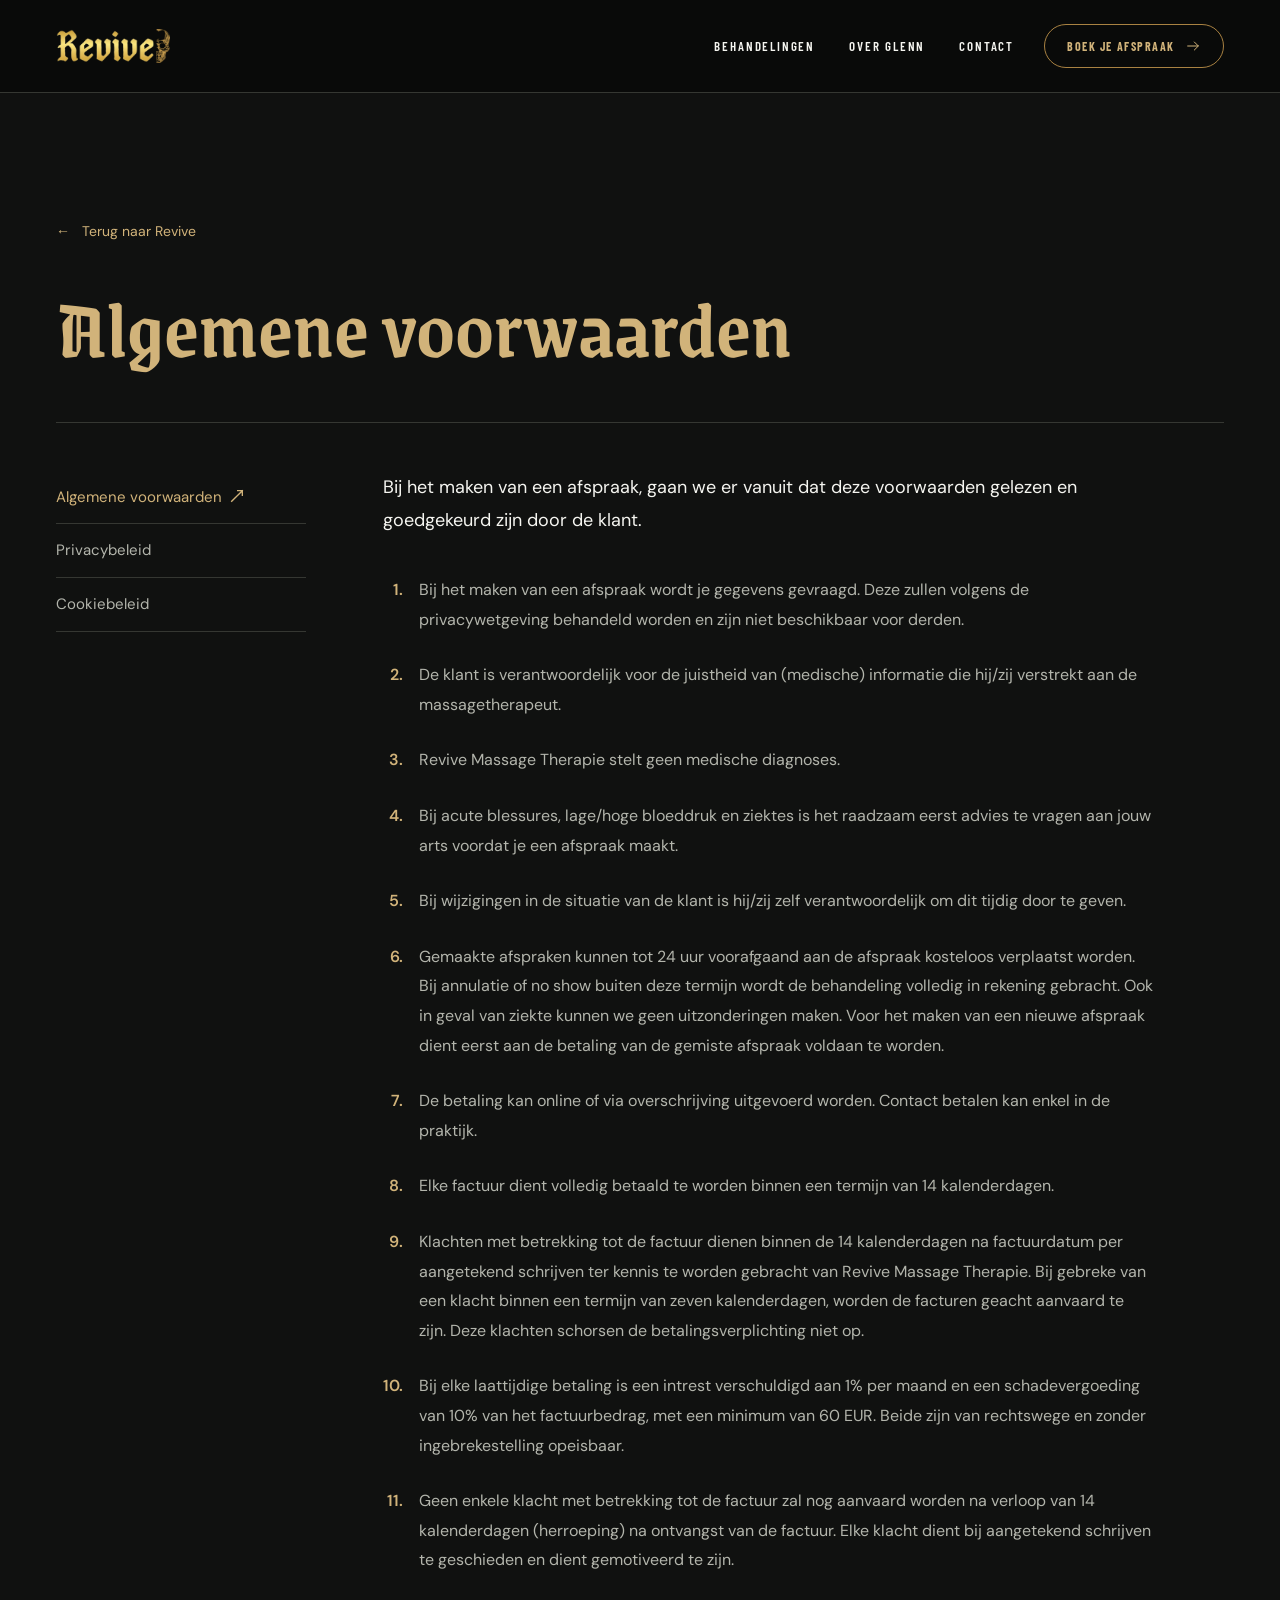
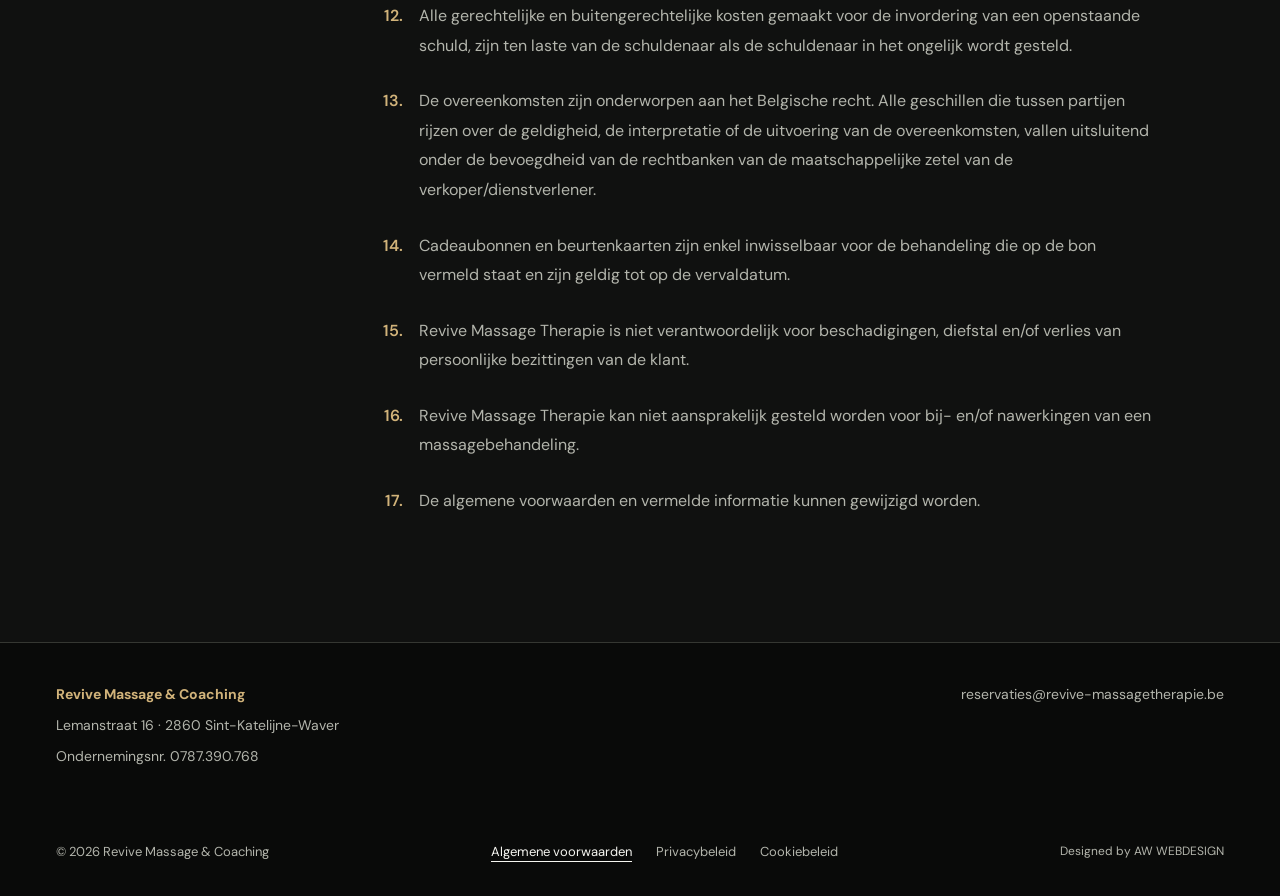
==== algemene-voorwaarden/index.html @ 870e79a6 "git commit -m "Initial commit"" ====
<!doctype html>
<html lang="nl-BE"><head>
<meta charset="UTF-8"><meta name="viewport" content="width=device-width, initial-scale=1">
<title>Algemene voorwaarden · Revive Massage &amp; Coaching</title><meta name="description" content="De algemene voorwaarden voor afspraken, behandelingen en betalingen bij Revive Massage Therapie.">
<meta name="theme-color" content="#101110"><meta name="referrer" content="strict-origin-when-cross-origin">
<meta name="robots" content="index,follow">
<link rel="canonical" href="https://www.revive-massagetherapie.be/algemene-voorwaarden/">
<meta property="og:type" content="website"><meta property="og:locale" content="nl_BE"><meta property="og:site_name" content="Revive Massage &amp; Coaching">
<meta property="og:title" content="Algemene voorwaarden · Revive"><meta property="og:description" content="De algemene voorwaarden voor afspraken, behandelingen en betalingen bij Revive Massage Therapie."><meta property="og:url" content="https://www.revive-massagetherapie.be/algemene-voorwaarden/">
<meta property="og:image" content="https://www.revive-massagetherapie.be/assets/social-preview.jpg"><meta property="og:image:alt" content="Revive Massage &amp; Coaching"><meta name="twitter:card" content="summary_large_image">
<link rel="icon" href="../assets/favicon.svg" type="image/svg+xml"><link rel="apple-touch-icon" href="../assets/apple-touch-icon.png">
<link rel="stylesheet" href="../assets/fonts/fonts.css"><link rel="stylesheet" href="../style.css?v=15"><link rel="stylesheet" href="../launch.css?v=13">
</head><body class="legal-page"><a class="skip" href="#main">Naar inhoud</a>
<header class="rv-nav" id="rv-nav"><div class="rv-nav-inner shell">
  <a class="rv-brand" href="../" aria-label="Revive · naar de homepage"><img src="../assets/header-mark.webp" alt="Revive Massage & Coaching" width="903" height="269"></a>
  <nav class="rv-links" id="navigation" aria-label="Hoofdnavigatie"><a href="../#behandelingen">Behandelingen</a><a href="../#glenn">Over Glenn</a><a href="../#contact">Contact</a></nav>
  <a class="rv-pill" href="https://booking.optios.net/21985/activities">Boek je afspraak<span class="ar" aria-hidden="true"><svg viewBox="0 0 24 24" fill="none" stroke="currentColor" stroke-width="1.5" stroke-linecap="round" stroke-linejoin="round"><path d="M4 12h16m-6-6 6 6-6 6"/></svg></span></a>
  <a class="rv-pill rv-pill-compact" href="https://booking.optios.net/21985/activities">Boek<span class="ar" aria-hidden="true"><svg viewBox="0 0 24 24" fill="none" stroke="currentColor" stroke-width="1.5" stroke-linecap="round" stroke-linejoin="round"><path d="M4 12h16m-6-6 6 6-6 6"/></svg></span></a>
  <button class="rv-toggle" aria-expanded="false" aria-controls="rv-drawer" aria-label="Menu openen"><span class="bars" aria-hidden="true"><span></span><span></span><span></span></span></button>
</div></header>
<nav class="rv-drawer" id="rv-drawer" aria-label="Mobiele navigatie" inert>
  <a class="d-link" href="../#behandelingen"><span class="i">01</span>Behandelingen</a>
  <a class="d-link" href="../#glenn"><span class="i">02</span>Over Glenn</a>
  <a class="d-link" href="../#contact"><span class="i">03</span>Contact</a>
  <div class="d-foot">
    <a class="btn" href="https://booking.optios.net/21985/activities">Boek je afspraak<span class="ar" aria-hidden="true"><svg viewBox="0 0 24 24" fill="none" stroke="currentColor" stroke-width="1.5" stroke-linecap="round" stroke-linejoin="round"><path d="M4 12h16m-6-6 6 6-6 6"/></svg></span><i class="tk a"></i><i class="tk b"></i><i class="tk c"></i><i class="tk d"></i></a>
    <span class="meta">Lemanstraat 16<br>Sint-Katelijne-Waver</span>
  </div>
</nav>
<noscript><style>.rv-toggle{display:none}</style><nav class="no-js-navigation" aria-label="Paginanavigatie"><a href="../#behandelingen">Behandelingen</a><a href="../#glenn">Over Glenn</a><a href="../#contact">Contact</a></nav></noscript>
<main id="main" class="legal-main shell" tabindex="-1"><div class="legal-heading"><a class="legal-back" href="../"><span aria-hidden="true">←</span> Terug naar Revive</a><h1>Algemene voorwaarden</h1></div><div class="legal-layout"><nav class="legal-nav" aria-label="Beleidsdocumenten"><a href="../algemene-voorwaarden/" aria-current="page">Algemene voorwaarden</a><a href="../privacybeleid/">Privacybeleid</a><a href="../cookiebeleid/">Cookiebeleid</a></nav><article class="legal-copy" aria-label="Algemene voorwaarden"><p class="legal-lead">Bij het maken van een afspraak, gaan we er vanuit dat deze voorwaarden gelezen en goedgekeurd zijn door de klant.</p>
<ol class="terms-list">
  <li>Bij het maken van een afspraak wordt je gegevens gevraagd. Deze zullen volgens de privacywetgeving behandeld worden en zijn niet beschikbaar voor derden.</li>
  <li>De klant is verantwoordelijk voor de juistheid van (medische) informatie die hij/zij verstrekt aan de massagetherapeut.</li>
  <li>Revive Massage Therapie stelt geen medische diagnoses.</li>
  <li>Bij acute blessures, lage/hoge bloeddruk en ziektes is het raadzaam eerst advies te vragen aan jouw arts voordat je een afspraak maakt.</li>
  <li>Bij wijzigingen in de situatie van de klant is hij/zij zelf verantwoordelijk om dit tijdig door te geven.</li>
  <li>Gemaakte afspraken kunnen tot 24 uur voorafgaand aan de afspraak kosteloos verplaatst worden. Bij annulatie of no show buiten deze termijn wordt de behandeling volledig in rekening gebracht. Ook in geval van ziekte kunnen we geen uitzonderingen maken. Voor het maken van een nieuwe afspraak dient eerst aan de betaling van de gemiste afspraak voldaan te worden.</li>
  <li>De betaling kan online of via overschrijving uitgevoerd worden. Contact betalen kan enkel in de praktijk.</li>
  <li>Elke factuur dient volledig betaald te worden binnen een termijn van 14 kalenderdagen.</li>
  <li>Klachten met betrekking tot de factuur dienen binnen de 14 kalenderdagen na factuurdatum per aangetekend schrijven ter kennis te worden gebracht van Revive Massage Therapie. Bij gebreke van een klacht binnen een termijn van zeven kalenderdagen, worden de facturen geacht aanvaard te zijn. Deze klachten schorsen de betalingsverplichting niet op.</li>
  <li>Bij elke laattijdige betaling is een intrest verschuldigd aan 1% per maand en een schadevergoeding van 10% van het factuurbedrag, met een minimum van 60 EUR. Beide zijn van rechtswege en zonder ingebrekestelling opeisbaar.</li>
  <li>Geen enkele klacht met betrekking tot de factuur zal nog aanvaard worden na verloop van 14 kalenderdagen (herroeping) na ontvangst van de factuur. Elke klacht dient bij aangetekend schrijven te geschieden en dient gemotiveerd te zijn.</li>
  <li>Alle gerechtelijke en buitengerechtelijke kosten gemaakt voor de invordering van een openstaande schuld, zijn ten laste van de schuldenaar als de schuldenaar in het ongelijk wordt gesteld.</li>
  <li>De overeenkomsten zijn onderworpen aan het Belgische recht. Alle geschillen die tussen partijen rijzen over de geldigheid, de interpretatie of de uitvoering van de overeenkomsten, vallen uitsluitend onder de bevoegdheid van de rechtbanken van de maatschappelijke zetel van de verkoper/dienstverlener.</li>
  <li>Cadeaubonnen en beurtenkaarten zijn enkel inwisselbaar voor de behandeling die op de bon vermeld staat en zijn geldig tot op de vervaldatum.</li>
  <li>Revive Massage Therapie is niet verantwoordelijk voor beschadigingen, diefstal en/of verlies van persoonlijke bezittingen van de klant.</li>
  <li>Revive Massage Therapie kan niet aansprakelijk gesteld worden voor bij- en/of nawerkingen van een massagebehandeling.</li>
  <li>De algemene voorwaarden en vermelde informatie kunnen gewijzigd worden.</li>
</ol>
</article></div></main><footer class="legal-footer">
<div class="shell legal-contact"><div><p><strong>Revive Massage &amp; Coaching</strong></p><p>Lemanstraat 16 · 2860 Sint-Katelijne-Waver</p><p>Ondernemingsnr. 0787.390.768</p></div><p><a href="mailto:reservaties@revive-massagetherapie.be">reservaties@revive-massagetherapie.be</a></p></div>
<div class="footer-legal"><div class="shell"><span>© <span data-year>2026</span> Revive Massage &amp; Coaching</span><nav class="legal-links" aria-label="Juridische informatie"><a href="../algemene-voorwaarden/" aria-current="page">Algemene voorwaarden</a><a href="../privacybeleid/">Privacybeleid</a><a href="../cookiebeleid/">Cookiebeleid</a></nav><a class="design-credit" href="https://awwebdesign.be/" target="_blank" rel="noopener noreferrer">Designed by AW WEBDESIGN</a></div></div></footer>
<script src="../assets/vendor/lenis.min.js" defer></script><script src="../style.js?v=18" defer></script></body></html>
---- assets/fonts/fonts.css ----
/* Self-hosted Google Fonts. Licenses are included alongside each family. */
/* vietnamese */
@font-face {
  font-family: 'Barlow Condensed';
  font-style: normal;
  font-weight: 500;
  font-display: swap;
  src: url(barlow-condensed-0.woff2) format('woff2');
  unicode-range: U+0102-0103, U+0110-0111, U+0128-0129, U+0168-0169, U+01A0-01A1, U+01AF-01B0, U+0300-0301, U+0303-0304, U+0308-0309, U+0323, U+0329, U+1EA0-1EF9, U+20AB;
}
/* latin-ext */
@font-face {
  font-family: 'Barlow Condensed';
  font-style: normal;
  font-weight: 500;
  font-display: swap;
  src: url(barlow-condensed-1.woff2) format('woff2');
  unicode-range: U+0100-02BA, U+02BD-02C5, U+02C7-02CC, U+02CE-02D7, U+02DD-02FF, U+0304, U+0308, U+0329, U+1D00-1DBF, U+1E00-1E9F, U+1EF2-1EFF, U+2020, U+20A0-20AB, U+20AD-20C0, U+2113, U+2C60-2C7F, U+A720-A7FF;
}
/* latin */
@font-face {
  font-family: 'Barlow Condensed';
  font-style: normal;
  font-weight: 500;
  font-display: swap;
  src: url(barlow-condensed-2.woff2) format('woff2');
  unicode-range: U+0000-00FF, U+0131, U+0152-0153, U+02BB-02BC, U+02C6, U+02DA, U+02DC, U+0304, U+0308, U+0329, U+2000-206F, U+20AC, U+2122, U+2191, U+2193, U+2212, U+2215, U+FEFF, U+FFFD;
}
/* vietnamese */
@font-face {
  font-family: 'Barlow Condensed';
  font-style: normal;
  font-weight: 600;
  font-display: swap;
  src: url(barlow-condensed-3.woff2) format('woff2');
  unicode-range: U+0102-0103, U+0110-0111, U+0128-0129, U+0168-0169, U+01A0-01A1, U+01AF-01B0, U+0300-0301, U+0303-0304, U+0308-0309, U+0323, U+0329, U+1EA0-1EF9, U+20AB;
}
/* latin-ext */
@font-face {
  font-family: 'Barlow Condensed';
  font-style: normal;
  font-weight: 600;
  font-display: swap;
  src: url(barlow-condensed-4.woff2) format('woff2');
  unicode-range: U+0100-02BA, U+02BD-02C5, U+02C7-02CC, U+02CE-02D7, U+02DD-02FF, U+0304, U+0308, U+0329, U+1D00-1DBF, U+1E00-1E9F, U+1EF2-1EFF, U+2020, U+20A0-20AB, U+20AD-20C0, U+2113, U+2C60-2C7F, U+A720-A7FF;
}
/* latin */
@font-face {
  font-family: 'Barlow Condensed';
  font-style: normal;
  font-weight: 600;
  font-display: swap;
  src: url(barlow-condensed-5.woff2) format('woff2');
  unicode-range: U+0000-00FF, U+0131, U+0152-0153, U+02BB-02BC, U+02C6, U+02DA, U+02DC, U+0304, U+0308, U+0329, U+2000-206F, U+20AC, U+2122, U+2191, U+2193, U+2212, U+2215, U+FEFF, U+FFFD;
}
/* vietnamese */
@font-face {
  font-family: 'Barlow Condensed';
  font-style: normal;
  font-weight: 700;
  font-display: swap;
  src: url(barlow-condensed-6.woff2) format('woff2');
  unicode-range: U+0102-0103, U+0110-0111, U+0128-0129, U+0168-0169, U+01A0-01A1, U+01AF-01B0, U+0300-0301, U+0303-0304, U+0308-0309, U+0323, U+0329, U+1EA0-1EF9, U+20AB;
}
/* latin-ext */
@font-face {
  font-family: 'Barlow Condensed';
  font-style: normal;
  font-weight: 700;
  font-display: swap;
  src: url(barlow-condensed-7.woff2) format('woff2');
  unicode-range: U+0100-02BA, U+02BD-02C5, U+02C7-02CC, U+02CE-02D7, U+02DD-02FF, U+0304, U+0308, U+0329, U+1D00-1DBF, U+1E00-1E9F, U+1EF2-1EFF, U+2020, U+20A0-20AB, U+20AD-20C0, U+2113, U+2C60-2C7F, U+A720-A7FF;
}
/* latin */
@font-face {
  font-family: 'Barlow Condensed';
  font-style: normal;
  font-weight: 700;
  font-display: swap;
  src: url(barlow-condensed-8.woff2) format('woff2');
  unicode-range: U+0000-00FF, U+0131, U+0152-0153, U+02BB-02BC, U+02C6, U+02DA, U+02DC, U+0304, U+0308, U+0329, U+2000-206F, U+20AC, U+2122, U+2191, U+2193, U+2212, U+2215, U+FEFF, U+FFFD;
}

/* latin-ext */
@font-face {
  font-family: 'DM Sans';
  font-style: normal;
  font-weight: 400;
  font-display: swap;
  src: url(dm-sans-0.woff2) format('woff2');
  unicode-range: U+0100-02BA, U+02BD-02C5, U+02C7-02CC, U+02CE-02D7, U+02DD-02FF, U+0304, U+0308, U+0329, U+1D00-1DBF, U+1E00-1E9F, U+1EF2-1EFF, U+2020, U+20A0-20AB, U+20AD-20C0, U+2113, U+2C60-2C7F, U+A720-A7FF;
}
/* latin */
@font-face {
  font-family: 'DM Sans';
  font-style: normal;
  font-weight: 400;
  font-display: swap;
  src: url(dm-sans-1.woff2) format('woff2');
  unicode-range: U+0000-00FF, U+0131, U+0152-0153, U+02BB-02BC, U+02C6, U+02DA, U+02DC, U+0304, U+0308, U+0329, U+2000-206F, U+20AC, U+2122, U+2191, U+2193, U+2212, U+2215, U+FEFF, U+FFFD;
}
/* latin-ext */
@font-face {
  font-family: 'DM Sans';
  font-style: normal;
  font-weight: 500;
  font-display: swap;
  src: url(dm-sans-0.woff2) format('woff2');
  unicode-range: U+0100-02BA, U+02BD-02C5, U+02C7-02CC, U+02CE-02D7, U+02DD-02FF, U+0304, U+0308, U+0329, U+1D00-1DBF, U+1E00-1E9F, U+1EF2-1EFF, U+2020, U+20A0-20AB, U+20AD-20C0, U+2113, U+2C60-2C7F, U+A720-A7FF;
}
/* latin */
@font-face {
  font-family: 'DM Sans';
  font-style: normal;
  font-weight: 500;
  font-display: swap;
  src: url(dm-sans-1.woff2) format('woff2');
  unicode-range: U+0000-00FF, U+0131, U+0152-0153, U+02BB-02BC, U+02C6, U+02DA, U+02DC, U+0304, U+0308, U+0329, U+2000-206F, U+20AC, U+2122, U+2191, U+2193, U+2212, U+2215, U+FEFF, U+FFFD;
}
/* latin-ext */
@font-face {
  font-family: 'DM Sans';
  font-style: normal;
  font-weight: 600;
  font-display: swap;
  src: url(dm-sans-0.woff2) format('woff2');
  unicode-range: U+0100-02BA, U+02BD-02C5, U+02C7-02CC, U+02CE-02D7, U+02DD-02FF, U+0304, U+0308, U+0329, U+1D00-1DBF, U+1E00-1E9F, U+1EF2-1EFF, U+2020, U+20A0-20AB, U+20AD-20C0, U+2113, U+2C60-2C7F, U+A720-A7FF;
}
/* latin */
@font-face {
  font-family: 'DM Sans';
  font-style: normal;
  font-weight: 600;
  font-display: swap;
  src: url(dm-sans-1.woff2) format('woff2');
  unicode-range: U+0000-00FF, U+0131, U+0152-0153, U+02BB-02BC, U+02C6, U+02DA, U+02DC, U+0304, U+0308, U+0329, U+2000-206F, U+20AC, U+2122, U+2191, U+2193, U+2212, U+2215, U+FEFF, U+FFFD;
}
/* latin-ext */
@font-face {
  font-family: 'DM Sans';
  font-style: normal;
  font-weight: 700;
  font-display: swap;
  src: url(dm-sans-0.woff2) format('woff2');
  unicode-range: U+0100-02BA, U+02BD-02C5, U+02C7-02CC, U+02CE-02D7, U+02DD-02FF, U+0304, U+0308, U+0329, U+1D00-1DBF, U+1E00-1E9F, U+1EF2-1EFF, U+2020, U+20A0-20AB, U+20AD-20C0, U+2113, U+2C60-2C7F, U+A720-A7FF;
}
/* latin */
@font-face {
  font-family: 'DM Sans';
  font-style: normal;
  font-weight: 700;
  font-display: swap;
  src: url(dm-sans-1.woff2) format('woff2');
  unicode-range: U+0000-00FF, U+0131, U+0152-0153, U+02BB-02BC, U+02C6, U+02DA, U+02DC, U+0304, U+0308, U+0329, U+2000-206F, U+20AC, U+2122, U+2191, U+2193, U+2212, U+2215, U+FEFF, U+FFFD;
}

/* vietnamese */
@font-face {
  font-family: 'Grenze Gotisch';
  font-style: normal;
  font-weight: 400;
  font-display: swap;
  src: url(grenze-gotisch-0.woff2) format('woff2');
  unicode-range: U+0102-0103, U+0110-0111, U+0128-0129, U+0168-0169, U+01A0-01A1, U+01AF-01B0, U+0300-0301, U+0303-0304, U+0308-0309, U+0323, U+0329, U+1EA0-1EF9, U+20AB;
}
/* latin-ext */
@font-face {
  font-family: 'Grenze Gotisch';
  font-style: normal;
  font-weight: 400;
  font-display: swap;
  src: url(grenze-gotisch-1.woff2) format('woff2');
  unicode-range: U+0100-02BA, U+02BD-02C5, U+02C7-02CC, U+02CE-02D7, U+02DD-02FF, U+0304, U+0308, U+0329, U+1D00-1DBF, U+1E00-1E9F, U+1EF2-1EFF, U+2020, U+20A0-20AB, U+20AD-20C0, U+2113, U+2C60-2C7F, U+A720-A7FF;
}
/* latin */
@font-face {
  font-family: 'Grenze Gotisch';
  font-style: normal;
  font-weight: 400;
  font-display: swap;
  src: url(grenze-gotisch-2.woff2) format('woff2');
  unicode-range: U+0000-00FF, U+0131, U+0152-0153, U+02BB-02BC, U+02C6, U+02DA, U+02DC, U+0304, U+0308, U+0329, U+2000-206F, U+20AC, U+2122, U+2191, U+2193, U+2212, U+2215, U+FEFF, U+FFFD;
}
/* vietnamese */
@font-face {
  font-family: 'Grenze Gotisch';
  font-style: normal;
  font-weight: 500;
  font-display: swap;
  src: url(grenze-gotisch-0.woff2) format('woff2');
  unicode-range: U+0102-0103, U+0110-0111, U+0128-0129, U+0168-0169, U+01A0-01A1, U+01AF-01B0, U+0300-0301, U+0303-0304, U+0308-0309, U+0323, U+0329, U+1EA0-1EF9, U+20AB;
}
/* latin-ext */
@font-face {
  font-family: 'Grenze Gotisch';
  font-style: normal;
  font-weight: 500;
  font-display: swap;
  src: url(grenze-gotisch-1.woff2) format('woff2');
  unicode-range: U+0100-02BA, U+02BD-02C5, U+02C7-02CC, U+02CE-02D7, U+02DD-02FF, U+0304, U+0308, U+0329, U+1D00-1DBF, U+1E00-1E9F, U+1EF2-1EFF, U+2020, U+20A0-20AB, U+20AD-20C0, U+2113, U+2C60-2C7F, U+A720-A7FF;
}
/* latin */
@font-face {
  font-family: 'Grenze Gotisch';
  font-style: normal;
  font-weight: 500;
  font-display: swap;
  src: url(grenze-gotisch-2.woff2) format('woff2');
  unicode-range: U+0000-00FF, U+0131, U+0152-0153, U+02BB-02BC, U+02C6, U+02DA, U+02DC, U+0304, U+0308, U+0329, U+2000-206F, U+20AC, U+2122, U+2191, U+2193, U+2212, U+2215, U+FEFF, U+FFFD;
}
/* vietnamese */
@font-face {
  font-family: 'Grenze Gotisch';
  font-style: normal;
  font-weight: 600;
  font-display: swap;
  src: url(grenze-gotisch-0.woff2) format('woff2');
  unicode-range: U+0102-0103, U+0110-0111, U+0128-0129, U+0168-0169, U+01A0-01A1, U+01AF-01B0, U+0300-0301, U+0303-0304, U+0308-0309, U+0323, U+0329, U+1EA0-1EF9, U+20AB;
}
/* latin-ext */
@font-face {
  font-family: 'Grenze Gotisch';
  font-style: normal;
  font-weight: 600;
  font-display: swap;
  src: url(grenze-gotisch-1.woff2) format('woff2');
  unicode-range: U+0100-02BA, U+02BD-02C5, U+02C7-02CC, U+02CE-02D7, U+02DD-02FF, U+0304, U+0308, U+0329, U+1D00-1DBF, U+1E00-1E9F, U+1EF2-1EFF, U+2020, U+20A0-20AB, U+20AD-20C0, U+2113, U+2C60-2C7F, U+A720-A7FF;
}
/* latin */
@font-face {
  font-family: 'Grenze Gotisch';
  font-style: normal;
  font-weight: 600;
  font-display: swap;
  src: url(grenze-gotisch-2.woff2) format('woff2');
  unicode-range: U+0000-00FF, U+0131, U+0152-0153, U+02BB-02BC, U+02C6, U+02DA, U+02DC, U+0304, U+0308, U+0329, U+2000-206F, U+20AC, U+2122, U+2191, U+2193, U+2212, U+2215, U+FEFF, U+FFFD;
}
/* vietnamese */
@font-face {
  font-family: 'Grenze Gotisch';
  font-style: normal;
  font-weight: 700;
  font-display: swap;
  src: url(grenze-gotisch-0.woff2) format('woff2');
  unicode-range: U+0102-0103, U+0110-0111, U+0128-0129, U+0168-0169, U+01A0-01A1, U+01AF-01B0, U+0300-0301, U+0303-0304, U+0308-0309, U+0323, U+0329, U+1EA0-1EF9, U+20AB;
}
/* latin-ext */
@font-face {
  font-family: 'Grenze Gotisch';
  font-style: normal;
  font-weight: 700;
  font-display: swap;
  src: url(grenze-gotisch-1.woff2) format('woff2');
  unicode-range: U+0100-02BA, U+02BD-02C5, U+02C7-02CC, U+02CE-02D7, U+02DD-02FF, U+0304, U+0308, U+0329, U+1D00-1DBF, U+1E00-1E9F, U+1EF2-1EFF, U+2020, U+20A0-20AB, U+20AD-20C0, U+2113, U+2C60-2C7F, U+A720-A7FF;
}
/* latin */
@font-face {
  font-family: 'Grenze Gotisch';
  font-style: normal;
  font-weight: 700;
  font-display: swap;
  src: url(grenze-gotisch-2.woff2) format('woff2');
  unicode-range: U+0000-00FF, U+0131, U+0152-0153, U+02BB-02BC, U+02C6, U+02DA, U+02DC, U+0304, U+0308, U+0329, U+2000-206F, U+20AC, U+2122, U+2191, U+2193, U+2212, U+2215, U+FEFF, U+FFFD;
}
/* vietnamese */
@font-face {
  font-family: 'Grenze Gotisch';
  font-style: normal;
  font-weight: 800;
  font-display: swap;
  src: url(grenze-gotisch-0.woff2) format('woff2');
  unicode-range: U+0102-0103, U+0110-0111, U+0128-0129, U+0168-0169, U+01A0-01A1, U+01AF-01B0, U+0300-0301, U+0303-0304, U+0308-0309, U+0323, U+0329, U+1EA0-1EF9, U+20AB;
}
/* latin-ext */
@font-face {
  font-family: 'Grenze Gotisch';
  font-style: normal;
  font-weight: 800;
  font-display: swap;
  src: url(grenze-gotisch-1.woff2) format('woff2');
  unicode-range: U+0100-02BA, U+02BD-02C5, U+02C7-02CC, U+02CE-02D7, U+02DD-02FF, U+0304, U+0308, U+0329, U+1D00-1DBF, U+1E00-1E9F, U+1EF2-1EFF, U+2020, U+20A0-20AB, U+20AD-20C0, U+2113, U+2C60-2C7F, U+A720-A7FF;
}
/* latin */
@font-face {
  font-family: 'Grenze Gotisch';
  font-style: normal;
  font-weight: 800;
  font-display: swap;
  src: url(grenze-gotisch-2.woff2) format('woff2');
  unicode-range: U+0000-00FF, U+0131, U+0152-0153, U+02BB-02BC, U+02C6, U+02DA, U+02DC, U+0304, U+0308, U+0329, U+2000-206F, U+20AC, U+2122, U+2191, U+2193, U+2212, U+2215, U+FEFF, U+FFFD;
}
---- style.css ----
:root{--black:#101110;--deep:#090a09;--panel:#191b19;--line:#353732;--gold:#a98242;--gold-light:#d1b37a;--white:#f5f5f0;--muted:#b3b5ac;--ink:#171a16;--body:'DM Sans',Arial,sans-serif;--display:'Barlow Condensed','Arial Narrow',Impact,sans-serif;--ease-out:cubic-bezier(.23,1,.32,1);--ease-in-out:cubic-bezier(.77,0,.175,1)}
*{box-sizing:border-box}html{scroll-behavior:smooth;scroll-padding-top:100px}body{margin:0;background:var(--black);color:var(--white);font:16px/1.65 var(--body)}a{color:inherit;text-decoration:none}button{font:inherit}button,a{-webkit-tap-highlight-color:transparent}a:focus-visible,button:focus-visible,summary:focus-visible{outline:3px solid var(--gold-light);outline-offset:5px}::selection{background:var(--gold-light);color:var(--black)}img{display:block;max-width:100%}h1,h2,h3,p{margin-top:0}.shell{width:min(1300px,calc(100% - 112px));margin-inline:auto}.section{padding-block:108px}.skip{position:fixed;left:10px;top:-100px;z-index:99;background:var(--gold-light);color:var(--black);padding:10px}.skip:focus{top:10px}
.header{height:88px;border-bottom:1px solid var(--line);background:var(--deep);position:sticky;top:0;z-index:20}.nav-shell{height:100%;display:flex;align-items:center;gap:36px}.brand{width:130px;height:82px;flex-shrink:0;display:flex;align-items:center}.brand img{width:126px;height:78px;object-fit:contain}.nav{display:flex;align-items:center;gap:30px;margin-left:auto;font-size:14px}.nav a{padding:12px 0;position:relative;transition:color 180ms ease}.nav a:after{content:'';position:absolute;bottom:4px;left:0;right:0;background:var(--gold-light);height:1px;transform:scaleX(0);transform-origin:left;transition:transform 200ms var(--ease-out)}.nav a span{font-size:12px;color:var(--gold-light);margin-left:5px}.menu-toggle{display:none}
.button{display:inline-flex;justify-content:space-between;align-items:center;gap:38px;min-height:56px;padding:14px 24px;background:var(--gold);border:1px solid var(--gold);border-radius:2px;color:var(--deep);font-size:14px;font-weight:700;position:relative;isolation:isolate;overflow:hidden;transition:transform 160ms var(--ease-out)}.button:before{content:'';position:absolute;inset:0;z-index:-1;background:var(--gold-light);transform:translateX(-101%);transition:transform 250ms var(--ease-out)}.button>span{font-size:24px;font-weight:400;line-height:1;transition:transform 200ms var(--ease-out)}.button:active{transform:scale(.97)}.button-small{min-height:45px;padding:9px 18px;gap:25px}.button-outline{background:transparent;color:var(--gold-light);font-weight:500}.button-outline:before{background:var(--panel)}.text-link{display:inline-flex;gap:18px;align-items:center;font-size:14px;padding:10px 0;border-bottom:1px solid var(--line)}.text-link>span,.footer-link>span{display:inline-block;transition:transform 200ms var(--ease-out)}
.hero{position:relative;min-height:700px;isolation:isolate;overflow:hidden;background:var(--deep)}.hero-visual{position:absolute;inset:0;z-index:-1;overflow:hidden}.hero-photo{position:absolute;inset:0 0 0 27%;overflow:hidden;animation:photo-enter 1000ms var(--ease-in-out) both}.hero-photo>img{width:100%;height:100%;object-fit:cover;object-position:62% center;filter:saturate(.5);transform:scale(1.06)}.photo-shade{position:absolute;inset:0;background:linear-gradient(90deg,var(--deep) 7%,rgba(9,10,9,.9) 25%,rgba(9,10,9,.35) 55%,rgba(9,10,9,.04) 100%),linear-gradient(0deg,rgba(9,10,9,.75),transparent 30%)}.hero-layout{min-height:700px;display:flex;flex-direction:column;justify-content:space-between;padding-top:85px;padding-bottom:32px}.hero-copy{max-width:750px}.hero-location{display:flex;align-items:center;gap:12px;font-size:12px;color:var(--gold-light);margin-bottom:32px;animation:fade-up 600ms var(--ease-out) both}.hero-location>span{width:24px;height:1px;background:var(--gold)}h1{font-family:var(--display);font-size:clamp(82px,8.7vw,132px);font-weight:500;line-height:.96;letter-spacing:-.028em;margin:0 0 30px}.headline-line{display:block;overflow:hidden;padding-bottom:.06em}.headline-line>span{display:block;animation:line-enter 800ms var(--ease-out) both;animation-delay:70ms}.headline-line:nth-child(2)>span{animation-delay:140ms}h1 em{font-weight:500;color:var(--gold-light);font-style:normal}.hero-description{font-size:16px;line-height:1.8;color:var(--white);margin-bottom:28px;animation:fade-up 700ms 210ms var(--ease-out) both}.hero-actions{display:flex;align-items:center;gap:30px;flex-wrap:wrap;animation:fade-up 700ms 280ms var(--ease-out) both}.hero-actions .text-link{border-color:rgba(245,245,240,.3);font-size:13px}.hero-bottom{display:flex;align-items:flex-end;justify-content:space-between;gap:32px;margin-top:60px;animation:fade-up 700ms 350ms var(--ease-out) both}.hero-rating{display:flex;align-items:center;gap:14px;font-size:13px;flex-wrap:wrap}.stars{color:var(--gold-light);letter-spacing:3px;display:block;font-size:14px;line-height:1.3}.hero-rating strong{font-size:15px;font-weight:600}.hero-rating>span:last-child{color:var(--muted);border-left:1px solid var(--line);padding-left:14px}.hero-photo-credit{font-size:12px;color:var(--white);line-height:1.6;margin-left:auto}.scroll-cue{width:44px;height:56px;display:flex;align-items:center;justify-content:center;border:1px solid rgba(245,245,240,.4);border-radius:24px;font-size:22px}.scroll-cue span{animation:scroll-hint 1800ms 900ms var(--ease-in-out) 2}.practice-note{display:flex;align-items:center;justify-content:space-between;gap:40px;padding-block:36px;border-bottom:1px solid var(--line)}.practice-note p{font-size:22px;line-height:1.5;margin:0;letter-spacing:-.03em}.practice-note p span{color:var(--muted)}.practice-note>a{font-size:13px;color:var(--muted);line-height:1.8}.practice-note>a span{color:var(--gold-light)}
.eyebrow{font-size:13px;color:var(--gold-light);margin:0 0 18px;letter-spacing:.025em}h2{font-family:var(--display);font-size:clamp(48px,5.3vw,80px);line-height:1.06;font-weight:500;letter-spacing:-.02em;margin:0}h2 span{color:var(--gold-light)}.section-heading{display:flex;align-items:flex-end;justify-content:space-between;gap:60px;margin-bottom:50px}.section-heading>p{max-width:355px;font-size:16px;color:var(--muted);margin:0}.treatment{border-top:1px solid var(--line);overflow:hidden}.treatment:last-child{border-bottom:1px solid var(--line)}.treatment summary{cursor:pointer;display:flex;align-items:center;gap:28px;min-height:112px;padding:22px 0;list-style:none}.treatment summary::-webkit-details-marker{display:none}.service-number{display:none}.treatment h3{font-family:var(--display);font-weight:500;font-size:48px;line-height:1.1;margin:0;transition:color 180ms ease}.service-tag{margin-left:auto;color:var(--muted);letter-spacing:.02em;font-size:12px;text-transform:lowercase}.expand{margin-left:20px;width:42px;height:42px;position:relative;flex-shrink:0}.expand:before,.expand:after{content:'';position:absolute;width:20px;height:1px;background:var(--gold-light);top:20px;left:11px;transition:transform 200ms var(--ease-out)}.expand:after{transform:rotate(90deg)}.treatment[open] .expand:after{transform:rotate(0)}.treatment[data-closing] .expand:after{transform:rotate(90deg)}.treatment[open] h3{color:var(--gold-light)}.treatment-content{display:grid;grid-template-columns:1fr 1fr;gap:90px;padding:0 0 40px;transform-origin:top;overflow:hidden}.treatment-copy{max-width:450px;padding-top:5px}.treatment-copy>p:first-child{font-size:22px;line-height:1.5}.treatment-copy>p:nth-child(2){font-size:16px;color:var(--muted)}.treatment-copy .text-link{color:var(--gold-light);font-weight:500}.treatment-content>img{width:100%;height:280px;object-fit:cover;filter:saturate(.6)}.treatment-help{display:flex;align-items:center;justify-content:space-between;gap:20px;padding-top:22px;font-size:14px}.treatment-help p{color:var(--muted);margin:0}.treatment-help a{padding:12px 0;color:var(--gold-light)}.treatment-help a span{margin-left:18px}
.about{padding-top:30px;padding-bottom:120px}.about-grid{display:grid;grid-template-columns:1fr 1fr;gap:100px;align-items:center}.about-photo{position:relative;margin-bottom:18px;overflow:hidden;background:var(--panel)}.about-photo>img{width:100%;height:660px;object-fit:cover;object-position:center 20%;filter:saturate(.55)}.nameplate{position:absolute;bottom:0;left:0;right:0;background:linear-gradient(transparent,rgba(9,10,9,.9));padding:60px 30px 25px}.nameplate strong{font-size:16px;letter-spacing:.015em;display:block;font-weight:500}.nameplate span{font-size:12px;color:var(--muted)}.about-copy h2{font-size:clamp(60px,6.4vw,94px);margin-bottom:30px}.about-copy>p:not(.eyebrow):not(.large-copy){color:var(--muted);font-size:16px;max-width:450px}.large-copy{font-size:20px;line-height:1.5;margin-bottom:24px}.about-signoff{display:flex;align-items:center;gap:25px;margin:30px 0}.signature{font:italic 40px Georgia,serif;letter-spacing:-.07em}.about-signoff>span:last-child{font-size:12px;line-height:1.5;color:var(--muted);border-left:1px solid var(--line);padding-left:24px}
.reviews{background:var(--panel);border-top:1px solid var(--line);border-bottom:1px solid var(--line)}.review-grid{display:grid;grid-template-columns:.7fr 1fr 1fr;gap:0}.review-score{padding:20px 35px 20px 0;display:flex;flex-direction:column;align-items:flex-start}.google-word{font-weight:500;font-size:18px}.big-score{font-family:var(--display);font-size:100px;font-weight:500;line-height:1.1;letter-spacing:-.04em;margin:12px 0}.big-score>span{font-family:var(--body);font-size:22px;color:var(--muted);letter-spacing:-.02em;margin-left:6px}.review-score .stars{font-size:16px;letter-spacing:5px}.review-score p{font-size:13px;margin:18px 0 0}.review-date{font-size:12px;color:var(--muted);margin-top:16px}.review-card{border-left:1px solid var(--line);margin:0;padding:20px 36px;display:flex;flex-direction:column;min-height:300px}.review-card:last-child{padding-right:0}.quote-mark{font:72px/.8 Georgia,serif;color:var(--gold);margin-top:6px}.review-card blockquote{margin:18px 0 35px;font-size:24px;line-height:1.5;letter-spacing:-.025em}.review-card figcaption{display:flex;align-items:center;gap:12px;margin-top:auto}.avatar{display:none}.review-card figcaption strong{font-size:14px;font-weight:500;display:block}.review-card figcaption small{font-size:12px;color:var(--muted);display:block;margin-top:3px}.review-star{margin-left:auto;font-size:12px;white-space:nowrap;color:var(--gold-light)}.booking-section{padding-block:108px;border-bottom:1px solid var(--line)}.booking-inner{display:flex;align-items:center;justify-content:space-between;gap:50px}.booking-inner h2{font-size:clamp(52px,6vw,88px)}.booking-inner p:not(.eyebrow){color:var(--muted);margin-top:24px;margin-bottom:0;font-size:16px}.booking-actions{display:flex;flex-direction:column;align-items:center;flex-shrink:0}.booking-actions .button{min-width:275px;min-height:64px}.booking-actions>.text-link{margin-top:12px;font-size:14px}.booking-actions>span{font-size:12px;color:var(--muted);margin-top:16px;max-width:275px;text-align:center}
.footer-main{display:grid;grid-template-columns:1fr 1fr 1.2fr;gap:50px;padding-block:55px}.footer-brand img{width:155px;height:95px;object-fit:contain;margin-top:-15px}.footer-brand p{font-size:12px;color:var(--muted);margin-top:12px}.footer-main h3{font-size:12px;letter-spacing:.025em;color:var(--gold-light);margin-bottom:20px;font-weight:500}.footer-main p,.footer-main .email{font-size:14px;color:var(--muted)}.footer-main .email{display:block;overflow-wrap:anywhere}.footer-link{display:block;font-size:14px;padding:12px 0;width:fit-content}.footer-link span{margin-left:15px}.footer-bottom{display:flex;align-items:center;gap:30px;justify-content:space-between;padding-block:22px;border-top:1px solid var(--line);font-size:12px;color:var(--muted)}.footer-bottom>a:last-child{margin-left:auto}.mobile-booking{display:none}
.reveal{opacity:1;transform:none}.motion-enabled .reveal{transition:opacity 650ms var(--ease-out),transform 650ms var(--ease-out)}.motion-enabled .reveal.pending{opacity:0;transform:translateY(28px)}.motion-enabled .about-photo{clip-path:inset(0);transition:clip-path 800ms var(--ease-in-out)}.motion-enabled .about-photo.pending{opacity:1;transform:none;clip-path:inset(0 0 100% 0)}.motion-enabled .review-card:nth-child(2){transition-delay:50ms}.motion-enabled .review-card:nth-child(3){transition-delay:100ms}
@keyframes line-enter{from{transform:translateY(115%)}to{transform:translateY(0)}}@keyframes fade-up{from{opacity:0;transform:translateY(18px)}to{opacity:1;transform:translateY(0)}}@keyframes photo-enter{from{clip-path:inset(0 0 0 100%);opacity:.3}to{clip-path:inset(0);opacity:1}}@keyframes scroll-hint{0%,100%{transform:translateY(0)}50%{transform:translateY(6px)}}
@media(hover:hover) and (pointer:fine){.nav a:hover:after{transform:scaleX(1)}.nav a:hover{color:var(--gold-light)}.button:hover:before{transform:translateX(0)}.button:hover>span{transform:translate(3px,-3px)}.text-link:hover,.footer-link:hover{color:var(--gold-light)}.text-link:hover>span,.footer-link:hover>span{transform:translate(3px,-2px)}.treatment summary:hover h3{color:var(--gold-light)}}
@media(min-width:1600px){.hero,.hero-layout{min-height:790px}.hero-layout{padding-top:108px}.hero-photo{left:30%}}
@media(max-width:1100px){.shell{width:calc(100% - 64px)}.nav-shell{gap:22px}.nav{gap:18px}.hero-layout{padding-top:74px}.hero,.hero-layout{min-height:680px}.hero-copy{max-width:660px}.hero-actions{gap:24px}.about-grid{gap:55px}.about-photo>img{height:620px}.treatment-content{gap:45px}.review-card{padding-inline:24px}.review-card blockquote{font-size:22px}.review-score{padding-right:20px}.review-star{display:none}.footer-main{gap:30px}.booking-inner{gap:30px}.booking-inner h2{max-width:510px}}
@media(max-width:900px){.nav{position:absolute;top:87px;left:0;right:0;background:var(--deep);border-bottom:1px solid var(--line);padding:20px 32px;flex-direction:column;align-items:stretch;gap:0;opacity:0;visibility:hidden;transform:translateY(-8px);transition:opacity 200ms var(--ease-out),transform 200ms var(--ease-out),visibility 200ms}.nav.is-open{opacity:1;visibility:visible;transform:none}.nav.instant{transition:none}.nav a{padding:14px;font-size:16px}.header-book{margin-left:auto}.menu-toggle{display:flex;flex-direction:column;justify-content:center;gap:6px;width:44px;height:44px;background:transparent;border:1px solid var(--line);border-radius:2px;padding:11px;color:var(--white)}.menu-toggle span{height:1px;width:20px;background:currentColor;transition:transform 200ms var(--ease-out)}.menu-toggle[aria-expanded=true] span:first-child{transform:translateY(3.5px) rotate(45deg)}.menu-toggle[aria-expanded=true] span:last-child{transform:translateY(-3.5px) rotate(-45deg)}}
@media(max-width:700px){.shell{width:calc(100% - 40px)}.header{height:78px}.nav{top:77px;padding:16px 20px}.nav-shell{gap:12px}.brand{width:100px;height:72px}.brand img{width:100px;height:66px}.header-book{font-size:12px;gap:12px;padding:9px 12px;min-height:44px}.section{padding-block:68px}.hero,.hero-layout{min-height:740px}.hero-layout{padding-top:45px;padding-bottom:27px}.hero-photo{inset:0 0 0 0}.hero-photo>img{object-position:60% center;filter:saturate(.4)}.photo-shade{background:linear-gradient(180deg,rgba(9,10,9,.55) 0%,rgba(9,10,9,.25) 30%,rgba(9,10,9,.65) 65%,var(--deep) 100%),linear-gradient(90deg,rgba(9,10,9,.62),rgba(9,10,9,.15))}.hero-location{font-size:12px;gap:9px;margin-bottom:38px;flex-wrap:wrap}.hero-location>span{width:14px}h1{font-size:clamp(61px,12.8vw,88px);letter-spacing:-.02em;line-height:1;margin-bottom:30px}.hero-description{font-size:16px;line-height:1.7;max-width:290px}.hero-actions{align-items:flex-start;flex-direction:column;gap:15px}.hero-actions .button{min-height:55px;min-width:225px}.hero-actions .text-link{font-size:14px}.hero-bottom{gap:15px;margin-top:65px;align-items:center}.hero-rating{max-width:250px;gap:8px 14px;font-size:12px}.hero-rating>span:last-child{border-left:0;padding-left:0;width:100%}.hero-photo-credit{display:none}.scroll-cue{width:40px;height:52px;flex-shrink:0}.practice-note{display:block;padding-block:30px}.practice-note p{font-size:20px}.practice-note>a{display:block;font-size:14px;margin-top:22px}.section-heading{display:block;margin-bottom:32px}.section-heading>p,.section-heading>.text-link{margin-top:24px}.section-heading>p{max-width:460px}h2{font-size:clamp(46px,9.8vw,66px)}.eyebrow{font-size:13px;margin-bottom:16px}.service-tag{display:none}.treatment summary{min-height:90px;gap:15px}.treatment h3{font-size:40px}.expand{margin-left:auto}.treatment-content{grid-template-columns:1fr;padding:0 0 28px;gap:18px}.treatment-content>img{height:230px}.treatment-copy>p:first-child{font-size:21px}.treatment-help{display:block}.treatment-help a{display:block;width:fit-content}.about{padding-top:0}.about-grid{grid-template-columns:1fr;gap:38px}.about-photo{max-width:480px;width:100%;margin:0}.about-photo>img{height:520px}.nameplate{padding-inline:22px}.about-copy h2{font-size:70px}.about-copy>p:not(.eyebrow):not(.large-copy){max-width:600px}.about-signoff{margin-block:26px}.button-outline{font-size:13px;gap:22px}.review-grid{grid-template-columns:1fr}.review-score{padding:0 0 30px;display:grid;grid-template-columns:auto 1fr;column-gap:25px;align-items:center}.google-word{grid-column:2;grid-row:1;align-self:end}.big-score{grid-column:1;grid-row:1/4;font-size:96px;margin:0}.review-score .stars{grid-column:2;grid-row:2;margin:6px 0}.review-score p{grid-column:2;grid-row:3;margin:0;font-size:12px;align-self:start}.review-date{grid-column:1/3;margin-top:14px;font-size:12px}.review-card,.review-card:last-child{border:0;border-top:1px solid var(--line);min-height:250px;padding:30px 0}.review-card blockquote{font-size:25px;line-height:1.5}.review-card figcaption strong{font-size:14px}.review-star{display:block;font-size:12px}.booking-inner{display:block}.booking-inner h2{font-size:clamp(52px,11vw,75px)}.booking-inner h2 span{display:block}.booking-actions{align-items:flex-start;margin-top:30px}.booking-actions>span{text-align:left}.footer-main{grid-template-columns:1fr;gap:30px;padding-block:42px}.footer-brand img{width:140px}.footer-main h3{margin-bottom:14px}.footer-bottom{gap:16px;flex-wrap:wrap;font-size:12px;padding-bottom:112px}.footer-bottom>span{width:100%}.mobile-booking{display:flex;position:fixed;bottom:0;left:0;right:0;z-index:15;background:var(--deep);border-top:1px solid var(--line);padding:12px 20px max(12px,env(safe-area-inset-bottom));align-items:center;justify-content:space-between;gap:12px}.mobile-booking>span{font-size:12px;color:var(--muted);max-width:110px;line-height:1.4}.mobile-booking .button{font-size:12px;gap:18px}.motion-enabled .review-card{transition-delay:0ms}}
@media(prefers-reduced-motion:reduce){html{scroll-behavior:auto}*,*:before,*:after{animation:none!important;transition-duration:0ms!important}.motion-enabled .reveal.pending{opacity:1;transform:none;clip-path:none}.hero-photo>img,.about-photo>img{transform:none!important}.headline-line>span{transform:none}.button:active{transform:none}}
@media(max-width:700px){.hero,.hero-layout{min-height:calc(100svh - 150px)}}
@media(max-width:360px){.header-book{display:none}.menu-toggle{margin-left:auto}h1{font-size:54px}}
@media(min-width:701px){.hero-photo{mask-image:linear-gradient(90deg,transparent,#000 16%)}}

/* Framed navigation and photographic treatment selection. */
html{scroll-padding-top:96px}
.header{height:106px;background:transparent;border:0;position:fixed;top:16px;left:24px;right:24px;transition:transform 240ms var(--ease-out)}
.nav-shell{width:100%;max-width:1500px;padding:0 0 0 28px;gap:30px;background:rgba(12,14,12,.94);border:1px solid #6c593b;box-shadow:0 12px 40px #0003;backdrop-filter:blur(18px)}
.brand{height:100%;width:142px;border-right:1px solid #413b30;padding-right:22px}.brand img{width:120px;height:88px}
.nav{height:100%;gap:0}.nav a{height:100%;padding:22px 26px;display:flex;align-items:flex-start;justify-content:center;flex-direction:column;font-size:17px;line-height:1.5;border-left:1px solid #ffffff0d}
.nav a small{display:block;font-size:9px;letter-spacing:.13em;color:var(--muted);margin-bottom:5px}.nav a:after{bottom:0;height:2px}.nav a.nav-treatment{color:var(--gold-light)}.nav-treatment>span{position:absolute;right:14px;top:22px;font-size:15px}
.header-book{align-self:stretch;border:0;min-width:192px;border-radius:0;gap:30px;font-size:14px;padding:22px}.header-book span{font-size:30px}
.hero,.hero-layout{min-height:850px;min-height:max(850px,100svh)}.hero-layout{padding-top:215px;padding-bottom:48px}.hero-copy{max-width:980px}.hero-photo{inset:0;mask-image:none;animation:photo-enter 1400ms var(--ease-in-out) both}.hero-photo>img{object-position:60% 48%;filter:saturate(.55) brightness(.9)}
.photo-shade{background:linear-gradient(90deg,rgba(9,10,9,.88),rgba(9,10,9,.52) 44%,rgba(9,10,9,.12) 78%),linear-gradient(0deg,#090a09 0%,transparent 35%,#090a0922 65%,#090a0980)}
h1{font-size:clamp(94px,10.7vw,166px);text-transform:uppercase;font-weight:600;line-height:.87;letter-spacing:-.025em;margin-bottom:30px}.headline-line{padding-bottom:.1em}.hero-location{letter-spacing:.09em;text-transform:uppercase;font-size:10px;margin-bottom:34px}.hero-description{max-width:400px}.hero-actions .button{min-width:220px}.hero-bottom{margin-top:65px;padding-top:24px;border-top:1px solid #ffffff30}.hero-photo-credit>span:last-child{color:var(--muted);font-size:10px;letter-spacing:.07em}.live-dot{display:inline-block;background:var(--gold-light);width:5px;height:5px;border-radius:50%;margin-right:7px}.hero-motion{width:36px;height:36px;border:1px solid #ffffff50;background:#090a0933;color:var(--white);cursor:pointer;font-size:13px}.hero-side{position:absolute;right:19px;top:43%;writing-mode:vertical-rl;font-size:9px;letter-spacing:.25em;color:#eee9;z-index:1}.cinema-frame{position:absolute;inset:144px 24px 24px;border:1px solid #ffffff13;z-index:-1;pointer-events:none}.cinema-frame:after{content:'';position:absolute;width:54px;height:54px;right:-1px;bottom:-1px;border-right:1px solid var(--gold);border-bottom:1px solid var(--gold)}
.treatments{padding-top:110px}.treatments .section-heading h2{font-size:clamp(60px,7vw,100px)}.service-tabs{display:grid;grid-template-columns:repeat(3,1fr);gap:12px}.service-tab{position:relative;isolation:isolate;display:flex;flex-direction:column;justify-content:space-between;min-width:0;height:460px;padding:25px;background:var(--deep);color:var(--white);border:0;cursor:pointer;text-align:left;overflow:hidden}.service-tab:before{content:'';position:absolute;inset:0;background:linear-gradient(180deg,#090a0920 20%,#090a0990 55%,#090a09 100%);z-index:-1}.service-tab:after{content:'';position:absolute;bottom:0;left:0;right:0;height:4px;background:var(--gold-light);transform:scaleX(0);transform-origin:left;transition:transform 250ms var(--ease-out)}.service-tab img{position:absolute;inset:0;width:100%;height:100%;object-fit:cover;object-position:55%;z-index:-2;filter:saturate(.25) brightness(.68);transition:transform 650ms var(--ease-out),filter 300ms ease}.service-tab[aria-selected=true] img{filter:saturate(.65) brightness(.98);transform:scale(1.045)}.service-tab[aria-selected=true]:after{transform:scaleX(1)}.service-tab[aria-selected=true] .service-arrow{background:var(--gold-light);color:var(--deep);border-color:var(--gold-light)}.service-top{display:flex;justify-content:space-between;align-items:center;font-size:12px;width:100%;letter-spacing:.08em}.service-arrow{display:flex;align-items:center;justify-content:center;width:42px;height:42px;border:1px solid #ffffff50;border-radius:50%;font-size:23px;transition:background 200ms ease,color 200ms ease}.service-bottom{display:block;width:100%}.service-bottom>small{display:block;font-size:9px;letter-spacing:.16em;color:var(--gold-light);margin-bottom:13px}.service-name{display:block;font:500 clamp(40px,4.4vw,68px)/1 var(--display);letter-spacing:-.02em}.service-discover{display:flex;justify-content:space-between;font-size:11px;margin-top:25px;color:#d6d5cc;border-top:1px solid #ffffff30;padding-top:15px}.service-discover>span{font-size:16px}.service-panel{display:grid;grid-template-columns:1fr 1fr;gap:70px;padding:35px 32px;background:#1a1c18;border-bottom:1px solid #625037}.service-panel[hidden]{display:none}.service-panel h3{font:500 35px/1.12 var(--display);max-width:390px;margin:0}.service-panel .eyebrow{font-size:11px;letter-spacing:.07em;margin-bottom:10px}.service-panel p:not(.eyebrow){color:var(--muted);font-size:14px;line-height:1.8;margin-bottom:7px}.service-panel .text-link{color:var(--gold-light);font-size:13px}.service-tab:focus-visible{outline-offset:-6px;outline-width:3px}.service-panel:focus-visible{outline:2px solid var(--gold);outline-offset:-3px}.treatment-help{padding-top:18px}.about{padding-top:10px}
.reviews{overflow:hidden;background:#131512;border-color:#393b32;padding-bottom:45px}.reviews .section-heading{align-items:center;margin-bottom:50px}.reviews h2{font-size:clamp(60px,7vw,100px)}.review-overview{display:flex;align-items:center;gap:30px}.review-average{font:500 126px/1 var(--display);letter-spacing:-.04em}.review-average>span{font:400 24px var(--body);color:var(--muted);margin-left:5px}.review-overview p{margin:10px 0 0;font-size:14px;color:var(--muted)}.review-overview .text-link{font-size:12px}.review-viewport{width:100%;overflow-x:auto;scrollbar-width:thin;scrollbar-color:var(--gold) transparent;padding:8px 0 18px}.review-viewport:focus-visible{outline:1px solid var(--gold);outline-offset:-1px}.review-viewport.is-moving{overflow-x:hidden}.review-track{display:flex;width:max-content;will-change:transform}.review-group{display:flex;gap:18px;padding-right:18px;width:max-content}.review-card,.review-card:last-child{width:385px;flex:0 0 385px;min-height:292px;background:#20231e;border:1px solid #3c4036;padding:27px 28px;position:relative;transition:border-color 220ms ease,background 220ms ease}.review-card-top{display:flex;align-items:center;justify-content:space-between}.review-card .stars{font-size:14px;letter-spacing:2px}.empty-stars{color:#959887}.review-index{font:11px var(--body);color:#999e8f;letter-spacing:.07em}.review-card blockquote{font-size:17px;line-height:1.65;letter-spacing:-.01em;margin:22px 0 30px}.review-card figcaption{gap:10px}.review-card figcaption strong{font-size:12px}.review-card figcaption small{font-size:10px}.avatar{display:flex;width:34px;height:34px;border-radius:50%;flex-shrink:0;align-items:center;justify-content:center;background:#343a2e;color:var(--gold-light);font-size:13px}.review-source{font-size:21px;margin-left:auto;padding:5px;color:var(--gold-light)}.rating-only{font:500 29px/1.2 var(--display);color:var(--muted);margin:28px 0}.review-controls{display:flex;justify-content:space-between;align-items:center;gap:20px;margin-top:17px;font-size:11px;color:var(--muted)}.review-hint{margin-left:10px;color:#999e8f}.review-pause{display:flex;gap:10px;align-items:center;color:var(--gold-light);border:1px solid #575d4d;background:transparent;padding:10px 15px;cursor:pointer;white-space:nowrap;font-size:11px}.review-date{margin-top:18px;font-size:10px;color:#929889}
.statement-footer{background:var(--gold);color:var(--deep);padding-top:30px;overflow:hidden}.footer-topline{display:flex;align-items:center;gap:35px;border-bottom:1px solid #29271b55;padding-bottom:22px;font-size:10px;letter-spacing:.12em}.footer-topline>a{font-size:24px;margin-left:auto}.footer-invitation{display:flex;justify-content:space-between;align-items:center;gap:45px;padding-block:60px}.footer-invitation .eyebrow{color:#25291f;font-size:12px}.footer-invitation h2{font-size:clamp(46px,5vw,74px);line-height:1.08}.footer-invitation h2 span{color:#302d21}.footer-book{width:160px;height:160px;flex-shrink:0;border-radius:50%;background:var(--deep);color:var(--gold-light);display:flex;align-items:center;justify-content:center;gap:25px;font-size:15px;font-weight:500;line-height:1.5;transition:transform 250ms var(--ease-out),background 250ms ease}.footer-book>span:last-child{font-size:35px}.footer-details{display:grid;grid-template-columns:1fr 1.4fr 1fr;gap:45px;padding-block:30px 45px;border-top:1px solid #29271b55;font-size:13px}.footer-details h3{text-transform:uppercase;font-size:10px;letter-spacing:.1em;margin-bottom:14px}.footer-details p{margin-bottom:10px}.footer-details a{display:block;width:fit-content;border-bottom:1px solid #29271b60;padding:6px 0;font-size:12px}.footer-details .email{overflow-wrap:anywhere;margin-bottom:7px}.footer-wordmark{padding-top:15px}.footer-wordmark img{display:block;width:86%;max-width:1180px;height:auto;margin-inline:auto;filter:brightness(0)}.footer-legal{position:relative;margin-top:12px;background:var(--deep);color:var(--muted);padding-block:24px}.footer-legal>.shell{display:flex;gap:25px;justify-content:space-between;font-size:10px}
@media(hover:hover) and (pointer:fine){.service-tab:hover img{transform:scale(1.07);filter:saturate(.65) brightness(1)}.service-tab:hover .service-arrow{background:var(--gold-light);color:var(--deep)}.review-card:hover{background:#272c22;border-color:var(--gold)}.footer-book:hover{transform:rotate(-7deg);background:#262a20}.footer-details a:hover{border-color:var(--deep)}}
@media(max-width:1150px){.nav-shell{gap:10px;padding-left:18px}.nav a{padding-inline:19px;font-size:15px}.brand{width:118px;padding-right:13px}.header-book{min-width:175px;padding-inline:18px;gap:15px}.service-tab{padding:22px;height:415px}.service-panel{gap:40px}.review-overview{gap:20px}.review-average{font-size:110px}.footer-details{gap:28px}}
@media(max-width:900px){.header{height:82px;left:16px;right:16px;top:12px}.nav-shell{padding-right:16px;gap:16px}.brand img{height:70px}.nav{height:auto;top:81px;left:-1px;right:-1px;margin:0;padding:12px 20px 20px;border:1px solid #6c593b}.nav a{height:auto;padding:18px 8px;border-left:0;border-bottom:1px solid #ffffff18;font-size:24px}.nav a small{font-size:9px}.nav-treatment>span{right:10px;top:15px}.header-book{align-self:center;min-height:45px;min-width:0}.menu-toggle{border-color:#736447}.hero-layout{padding-top:180px}.hero,.hero-layout{min-height:800px}.hero-side{right:8px}.cinema-frame{inset:116px 16px 16px}.service-tab{height:360px;padding:18px}.service-name{font-size:40px}.service-bottom>small{font-size:8px;letter-spacing:.07em}.service-discover{font-size:10px}.review-overview{gap:14px}.review-average{font-size:90px}.footer-invitation{gap:30px}.footer-book{width:135px;height:135px}.footer-details{grid-template-columns:1fr 1.3fr}.footer-details>div:last-child{grid-column:1/3}}
@media(max-width:700px){html{scroll-padding-top:84px}.header{top:10px;left:10px;right:10px;height:74px}.nav-shell{padding-left:10px;padding-right:10px;gap:10px}.brand{width:92px;padding-right:9px}.brand img{width:84px;height:64px}.nav{top:73px}.header-book{font-size:11px;min-height:42px;padding:9px 10px;gap:8px}.header-book span{font-size:22px}.menu-toggle{width:38px;height:42px;padding:8px;flex-shrink:0}.hero,.hero-layout{min-height:780px;min-height:max(740px,100svh)}.hero-layout{padding-top:154px;padding-bottom:30px}.hero-copy{max-width:100%}h1{font-size:clamp(65px,13.9vw,98px);line-height:.95;letter-spacing:-.02em;margin-bottom:22px}.hero-location{max-width:250px;font-size:9px;line-height:1.7;margin-bottom:27px;letter-spacing:.07em}.hero-location>span{width:12px}.hero-photo>img{object-position:59% center}.photo-shade{background:linear-gradient(90deg,#090a09a6,#090a0933),linear-gradient(0deg,#090a09 0%,#090a0933 55%,#090a0988)}.hero-description{font-size:14px;max-width:290px;margin-bottom:22px}.hero-actions{gap:12px}.hero-actions .text-link{font-size:12px}.hero-bottom{gap:12px;margin-top:46px;padding-top:20px}.hero-rating{max-width:235px;gap:8px 12px;font-size:11px}.hero-motion{margin-left:auto;flex-shrink:0}.scroll-cue{display:none}.hero-side{display:none}.cinema-frame{inset:105px 10px 10px}.treatments{padding-block:70px}.treatments .section-heading h2,.reviews h2{font-size:62px}.service-tabs{gap:8px;grid-template-columns:1fr}.service-tab{height:250px;padding:22px}.service-tab img{object-position:center 43%}.service-tab:before{background:linear-gradient(90deg,#090a09b3,#090a0911),linear-gradient(0deg,#090a09,#090a0900 90%)}.service-top{align-items:flex-start}.service-arrow{width:34px;height:34px;font-size:21px}.service-name{font-size:50px}.service-bottom>small{font-size:9px;letter-spacing:.12em;margin-bottom:7px}.service-discover{margin-top:12px;padding-top:9px;font-size:10px}.service-panel{padding:27px 22px;grid-template-columns:1fr;gap:18px}.service-panel h3{font-size:30px}.service-panel p:not(.eyebrow){font-size:14px}.service-tab[aria-selected=true]:after{height:4px}.service-panels{margin-top:8px}.treatment-help{font-size:13px}.reviews{padding-bottom:35px}.reviews .section-heading{margin-bottom:30px}.review-overview{margin-top:28px;gap:25px}.review-average{font-size:95px}.review-overview p{font-size:12px}.review-card,.review-card:last-child{width:310px;flex-basis:310px;min-height:315px;padding:24px}.review-card blockquote{font-size:16px}.review-card figcaption strong{font-size:11px}.review-card figcaption small{font-size:9px}.review-group{gap:12px;padding-right:12px}.review-controls{font-size:10px;gap:10px}.review-hint{display:none}.review-pause{padding:9px 11px;font-size:10px}.review-date{font-size:9px}.statement-footer{padding-top:22px}.footer-topline{gap:12px;font-size:8px;letter-spacing:.06em;padding-bottom:16px}.footer-topline>a{font-size:20px}.footer-invitation{align-items:flex-start;flex-direction:column;gap:25px;padding-block:40px}.footer-invitation h2{font-size:45px}.footer-book{width:120px;height:120px;gap:20px;font-size:13px;margin-left:auto;margin-top:-5px}.footer-details{grid-template-columns:1fr;padding-top:28px;gap:27px}.footer-details>div:last-child{grid-column:auto}.footer-details h3{margin-bottom:10px}.footer-details p,.footer-details a{font-size:12px}.footer-wordmark{padding-top:5px}.footer-legal{margin-top:8px;padding:20px 0 105px}.footer-legal>.shell{flex-wrap:wrap;font-size:9px;gap:14px}.footer-legal>.shell>span:nth-child(2){display:none}.footer-legal a{margin-left:auto}}
.review-group[hidden]{display:none}
@media(max-width:700px){h1{font-size:clamp(48px,12.6vw,84px)}.headline-line{white-space:nowrap}}
@media(prefers-reduced-motion:reduce){.review-track{will-change:auto}.hero-photo{animation:none}.service-tab img{transform:none!important}}

/* Still photography, automatic copy reveals and scroll-aware navigation. */
.footer-legal>.shell{flex-wrap:wrap;align-items:center}.design-credit{white-space:nowrap}.design-credit:hover{text-decoration:underline}
.service-panels[hidden]{display:none}
@media(max-width:700px){
 .service-stage{overflow-anchor:none}
 .service-tabs>.service-panel{margin-top:-8px;margin-bottom:10px}
 .service-tab[aria-expanded=true]:after{transform:scaleX(1)}
 .service-tab[aria-expanded=true] img{filter:saturate(.65) brightness(.98);transform:scale(1.045)}
 .footer-legal .design-credit{margin-left:0;width:100%}
}
.hero-photo,.hero-photo>img{animation:none;transform:none;transition:none;clip-path:none}
.header.is-hidden{transform:translateY(calc(-100% - 30px));pointer-events:none}
.header:has(:focus-visible){transform:translateY(0);pointer-events:auto}
.hero-location{display:block;line-height:1.9}.hero-location>span{display:none}
.button{justify-content:center}.footer-book>span:last-child{font-size:15px;text-align:center}
.footer-topline>a{font-size:10px}.review-source{font-size:11px;text-decoration:underline}
.text-reveal{opacity:1;transform:none}
.motion-enabled .text-reveal{transition:opacity 700ms var(--ease-out),transform 700ms var(--ease-out);transition-delay:var(--reveal-delay,0ms)}
.motion-enabled .text-reveal.pending{opacity:0;transform:translateY(24px)}
@keyframes copy-fade{from{opacity:0}to{opacity:1}}
@media(prefers-reduced-motion:reduce){
 .headline-line>span,.hero-description,.hero-actions,.hero-location{animation:copy-fade 700ms ease-out both!important}
 .headline-line:nth-child(2)>span{animation-delay:100ms!important}
 .hero-description{animation-delay:180ms!important}.hero-actions{animation-delay:240ms!important}
 .motion-enabled .text-reveal{transition:opacity 600ms ease-out!important;transform:none!important}
 .motion-enabled .text-reveal.pending{opacity:0;transform:none!important}
}

/* ================================================================== *
   CONCEPT v2 — client feedback: lean back toward the current site.
   1) Gothic blackletter display type (Grenze Gotisch) on the headings
      and wordmarks, echoing the logo. Body copy stays DM Sans so it
      keeps reading well. Blackletter never goes all-caps.
   2) Larger gold wordmark in the header.
   3) Skull mark reinstated in the hero, like the live site.
 * ================================================================== */
:root{--gothic:'Grenze Gotisch','Barlow Condensed',serif}

h1,h2,.service-name,.footer-invitation h2,.about-copy h2{font-family:var(--gothic)}
h1{text-transform:none;font-weight:600;letter-spacing:.005em;line-height:1.02}
.headline-line{padding-bottom:.16em}
h2{letter-spacing:.005em;line-height:1.05;font-weight:600}
.service-name{letter-spacing:.005em;line-height:1;font-weight:600}

/* Header mark: bigger gold "Revive" + skull lockup, like the live site. */
.brand{width:242px}
.brand img{width:222px;height:66px;object-fit:contain;object-position:left center}

@media(max-width:900px){.brand{width:168px}.brand img{width:152px;height:46px}}
@media(max-width:700px){.brand{width:140px}.brand img{width:128px;height:39px}}
@media(max-width:360px){.brand{width:118px}.brand img{width:112px;height:34px}}

/* ================================================================== *
   CONCEPT v3 — client feedback: current-site hero + more badass.
   Hero is now the gold "Revive + skull" lockup on a dark, gritty
   backdrop with only the booking button, mirroring the live homepage.
 * ================================================================== */
.sr-only{position:absolute;width:1px;height:1px;padding:0;margin:-1px;overflow:hidden;clip:rect(0,0,0,0);white-space:nowrap;border:0}

.hero,.hero-layout{min-height:100svh}
.hero{background:var(--deep)}
.hero .hero-photo{inset:0;-webkit-mask:none;mask:none}
.hero .hero-photo>img{width:100%;height:100%;object-fit:cover;object-position:center 44%;filter:saturate(.35) contrast(1.12) brightness(.58)}
.hero .photo-shade{background:
  radial-gradient(115% 78% at 50% 44%, transparent 0%, rgba(9,10,9,.5) 52%, rgba(9,10,9,.92) 100%),
  linear-gradient(0deg, var(--deep) 1%, rgba(9,10,9,.32) 32%, rgba(9,10,9,.5) 72%, var(--deep) 100%)}
/* faint film grain for grit (fixed within the hero, no scroll repaint) */
.hero-visual::after{content:"";position:absolute;inset:0;pointer-events:none;opacity:.06;mix-blend-mode:overlay;
  background-image:url("data:image/svg+xml,%3Csvg xmlns='http://www.w3.org/2000/svg' width='140' height='140'%3E%3Cfilter id='n'%3E%3CfeTurbulence type='fractalNoise' baseFrequency='0.85' numOctaves='2'/%3E%3C/filter%3E%3Crect width='100%25' height='100%25' filter='url(%23n)'/%3E%3C/svg%3E")}

.hero-layout{display:flex;flex-direction:column;align-items:center;justify-content:center;
  gap:42px;padding:150px 0 96px;text-align:center}
.hero-mark{width:min(56vw,540px);height:auto;filter:drop-shadow(0 14px 46px rgba(0,0,0,.72));
  animation:fade-up 850ms var(--ease-out) both}
.hero-cta{min-width:236px;min-height:64px;font-size:15px;justify-content:center;
  animation:fade-up 850ms 150ms var(--ease-out) both}

.cinema-frame{inset:130px 24px 74px;border-color:#ffffff14}
.hero-scroll{position:absolute;left:50%;bottom:30px;translate:-50% 0;width:1px;height:56px;
  background:linear-gradient(var(--gold-light),transparent);opacity:.65}

@media(max-width:900px){
  .hero-layout{gap:34px;padding:140px 0 84px}
  .hero-mark{width:min(66vw,460px)}
  .cinema-frame{inset:104px 16px 64px}
}
@media(max-width:700px){
  .hero-layout{gap:30px;padding:120px 0 76px}
  .hero-mark{width:78vw}
  .cinema-frame{inset:96px 12px 58px}
  .hero-scroll{height:44px}
}
@media(prefers-reduced-motion:reduce){
  .hero-mark,.hero-cta{animation:copy-fade 650ms ease-out both!important}
}

/* ================================================================== *
   CONCEPT v4 — "more powerful" pass. Fonts are already approved; this
   scales the section LAYOUTS up to match the powerful hero mark:
   oversized gold-on-black headings and stacked (not split) headers,
   closer to the live site's big, bold, simple sections.
 * ================================================================== */
/* Oversized, heavier headings across the page. */
h2{font-weight:700;line-height:1;letter-spacing:0}
.treatments .section-heading h2,.reviews h2{font-size:clamp(60px,8.6vw,128px)}
.about-copy h2{font-size:clamp(64px,7.6vw,116px);line-height:.98}
.service-name{font-size:clamp(44px,5vw,78px);font-weight:700}

/* Stacked section headers: the heading dominates, support text sits
   beneath it (not in a side column) — simpler and more powerful. */
.section-heading{display:block;margin-bottom:46px}
.section-heading>div{max-width:none}
.section-heading>p{max-width:62ch;margin:20px 0 0;font-size:17px}
.reviews .section-heading{display:flex;flex-wrap:wrap;align-items:flex-end;justify-content:space-between;gap:26px 60px}
.reviews .section-heading>div{flex:1 1 340px}

/* Treatment intro band under the hero: bigger, more statement-like. */
.practice-note p{font-size:clamp(22px,2.4vw,32px);font-weight:500}

@media(max-width:700px){
  .treatments .section-heading h2,.reviews h2{font-size:clamp(46px,12vw,72px)}
  .about-copy h2{font-size:clamp(52px,13vw,76px)}
  .service-name{font-size:clamp(42px,11vw,60px)}
  .section-heading>p{font-size:16px}
}

/* ================================================================== *
   CONCEPT v6 — feedback round 4:
   - Lighter navbar (strong, not a heavy framed block); 01/02/03 removed.
   - Hero frame + scroll lines removed (in markup).
   - Redesigned, animated reviews; caption lines removed (in markup).
 * ================================================================== */

/* --- Navbar: cleaner floating bar, no internal dividers, pill CTA --- */
@media(min-width:901px){
  .header{top:14px;left:20px;right:20px;height:74px}
  .nav-shell{padding:0 10px 0 20px;gap:10px;background:rgba(10,11,10,.62);
    border:1px solid rgba(255,255,255,.09);box-shadow:0 8px 30px rgba(0,0,0,.3);
    backdrop-filter:blur(14px);border-radius:10px}
  .brand{height:100%;width:190px;border-right:0;padding-right:0}
  .brand img{width:176px;height:64px}
  .nav{height:auto;gap:2px;margin-left:auto}
  .nav a{height:auto;padding:11px 16px;border-left:0;flex-direction:row;align-items:center;
    font-size:15px;line-height:1;color:var(--white)}
  .nav a:after{bottom:5px;left:16px;right:16px;height:2px}
  .nav a.nav-treatment{color:var(--gold-light)}
  .header-book{align-self:center;min-width:0;border-radius:7px;padding:12px 22px;gap:14px;
    font-size:14px;margin-left:6px}
  .header-book span{font-size:20px}
  html{scroll-padding-top:96px}
}

/* --- Reviews: bolder cards, gold accent, no index, hover + entrance --- */
.review-index{display:none}
.review-card,.review-card:last-child{background:linear-gradient(158deg,#1c1f1a,#131512);
  border:1px solid #34382f;border-left:3px solid var(--gold);
  transition:transform 280ms var(--ease-out),border-color 240ms var(--ease-out),box-shadow 280ms var(--ease-out)}
.review-card blockquote{font-size:18px;line-height:1.6;letter-spacing:-.005em}
.review-card blockquote::before{content:'\201C';display:block;font:700 44px/.6 var(--gothic);
  color:var(--gold);margin-bottom:10px}
.review-card .stars{color:var(--gold-light)}
.review-card figcaption small{color:#9a9e8f}
.reviews{padding-bottom:70px}
@media(hover:hover) and (pointer:fine){
  .review-card:hover{transform:translateY(-7px);border-color:var(--gold);
    border-left-color:var(--gold-light);box-shadow:0 20px 44px rgba(0,0,0,.45)}
  .review-card:hover .avatar{background:var(--gold-light);color:var(--deep)}
}
/* entrance for the whole review strip */
.motion-enabled .review-viewport.reveal{transition:opacity 700ms var(--ease-out),transform 700ms var(--ease-out)}
.motion-enabled .review-viewport.reveal.pending{opacity:0;transform:translateY(30px)}

/* Lighter frame at EVERY width (tablet/mobile kept the heavy gold border). */
.nav-shell{border-color:rgba(255,255,255,.1)}
.brand{border-right:0}
@media(max-width:900px){
  .nav-shell{background:rgba(10,11,10,.82);box-shadow:0 8px 26px rgba(0,0,0,.3)}
  .nav{border-color:rgba(255,255,255,.12)}
}

/* ===================== v8 motion pass ===================== */
/* Navbar C: floating entrance (scramble handled in JS) */
@keyframes navIn{from{opacity:0;transform:translateY(-14px)}to{opacity:1;transform:none}}
.motion-enabled .nav-shell{animation:navIn 640ms 60ms var(--ease-out) both}
/* Hero A: ken burns backdrop + lockup curtain reveal + cta pulse */
@keyframes kenburns{from{transform:scale(1.06)}to{transform:scale(1.18)}}
@keyframes markReveal{from{clip-path:inset(0 0 102% 0);opacity:.2}to{clip-path:inset(0);opacity:1}}
@keyframes ctaPulse{0%{box-shadow:0 0 0 0 rgba(209,179,122,.5)}100%{box-shadow:0 0 0 20px rgba(209,179,122,0)}}
.motion-enabled .hero .hero-photo>img{animation:kenburns 16s var(--ease-in-out) both alternate infinite}
.motion-enabled .hero-mark{animation:markReveal 1100ms 160ms var(--ease-in-out) both}
.motion-enabled .hero-cta{animation:ctaPulse 2600ms 1400ms ease-out infinite}
/* Behandelingen C: card deck */
.treatment-deck{display:grid;grid-template-columns:repeat(3,1fr);gap:16px;margin-top:10px}
.t-card{position:relative;overflow:hidden;min-height:430px;display:flex;flex-direction:column;justify-content:flex-end;padding:26px;isolation:isolate;border:1px solid var(--line);background:var(--deep);color:var(--white);transition:transform 380ms var(--ease-out),border-color 380ms ease}
.t-card>img{position:absolute;inset:0;width:100%;height:100%;object-fit:cover;object-position:55%;z-index:-2;filter:saturate(.3) brightness(.5);transition:transform 700ms var(--ease-out),filter 400ms ease}
.t-card:after{content:'';position:absolute;inset:0;z-index:-1;background:linear-gradient(180deg,#090a0922 15%,#090a09cc 60%,#090a09 100%)}
.t-num{position:absolute;top:20px;left:24px;font:700 15px var(--display);letter-spacing:.14em;color:var(--gold-light)}
.t-body{display:block}
.t-body>small{display:block;font-size:10px;letter-spacing:.16em;text-transform:uppercase;color:var(--gold-light);margin-bottom:10px}
.t-name{display:block;font:600 clamp(34px,3.4vw,50px)/.96 var(--gothic);letter-spacing:.005em;margin-bottom:12px}
.t-body>p{color:var(--muted);font-size:14px;line-height:1.6;margin:0}
.t-go{display:inline-block;margin-top:16px;font-size:12px;letter-spacing:.06em;color:var(--gold-light);border-bottom:1px solid var(--line);padding-bottom:6px}
.t-go:after{content:' \2192'}
@media(hover:hover) and (pointer:fine){.t-card:hover{transform:translateY(-8px);border-color:var(--gold)}.t-card:hover>img{transform:scale(1.08);filter:saturate(.6) brightness(.72)}}
@media(max-width:760px){.treatment-deck{grid-template-columns:1fr;gap:10px}.t-card{min-height:250px;padding:22px}}
/* Reviews A: gold accent edge on cards */
.review-card{border-left:2px solid var(--gold)}
/* Footer A: wordmark curtain reveal + book tilt/fill */
.motion-enabled .footer-wordmark{clip-path:inset(0);transition:clip-path 950ms var(--ease-in-out)}
.motion-enabled .footer-wordmark.pending{opacity:1;transform:none;clip-path:inset(0 0 102% 0)}
@media(hover:hover) and (pointer:fine){.footer-book:hover{transform:rotate(-6deg) scale(1.05);background:var(--gold-light);color:var(--deep)}}
@media(prefers-reduced-motion:reduce){.motion-enabled .nav-shell,.motion-enabled .hero .hero-photo>img,.motion-enabled .hero-mark,.motion-enabled .hero-cta{animation:none!important}.motion-enabled .footer-wordmark.pending{clip-path:none}.t-card .t-body>p{max-height:160px;opacity:1}}

/* ===================== v9: square CTAs, mobile nav, text + image motion ===================== */
/* Square action buttons to match the hero CTA (the round footer badge stays round) */
.button{border-radius:2px}
.header-book,.nav-book{border-radius:2px}

/* Lenis smooth scroll support */
html.lenis,html.lenis body{height:auto}
.lenis.lenis-smooth{scroll-behavior:auto !important}
.lenis.lenis-smooth [data-lenis-prevent]{overscroll-behavior:contain}
.lenis.lenis-stopped{overflow:hidden}

/* Word-by-word heading reveal (wrappers are <i> so h2 span rules never catch them) */
.heading-rw .rw{display:inline-block;font-style:normal}
.motion-enabled .heading-rw .rw{opacity:0;transform:translateY(.5em);transition:opacity 620ms var(--ease-out),transform 720ms var(--ease-out)}
.motion-enabled .heading-rw.in .rw{opacity:1;transform:none}

/* Picture reveal on the treatment deck */
@keyframes imgWipe{from{clip-path:inset(0 0 100% 0);transform:scale(1.14)}to{clip-path:inset(0);transform:scale(1)}}
.motion-enabled .treatment-deck .t-card>img{clip-path:inset(0 0 100% 0)}
.motion-enabled .treatment-deck.in .t-card>img{animation:imgWipe 900ms var(--ease-out) forwards}
.motion-enabled .treatment-deck.in .t-card:nth-child(2)>img{animation-delay:120ms}
.motion-enabled .treatment-deck.in .t-card:nth-child(3)>img{animation-delay:240ms}

/* Gentle scroll parallax on the portrait (progressive, safe fallback) */
@supports (animation-timeline: view()){@media(prefers-reduced-motion:no-preference){
 @keyframes portraitPar{from{transform:translateY(-4%) scale(1.07)}to{transform:translateY(4%) scale(1.07)}}
 .about-photo>img{animation:portraitPar linear both;animation-timeline:view();animation-range:entry 0% cover 100%}
}}

/* Tap-to-fill on every rectangle button (hover-fill was dead on touch) */
.button:active:before{transform:translateX(0)}

/* Mobile navbar: full-screen overlay with the booking CTA inside */
.nav .nav-book{display:none}
@media(max-width:900px){
 .nav{position:fixed;inset:0;top:0;left:0;right:0;width:100%;height:100dvh;max-width:none;border:0;border-radius:0;box-shadow:none;background:var(--deep);z-index:15;display:flex;flex-direction:column;align-items:center;justify-content:center;gap:4px;padding:120px 26px 44px;overflow:auto}
 .nav-shell{background:var(--deep);backdrop-filter:none;-webkit-backdrop-filter:none}
 .brand{position:relative;z-index:22}
 .menu-toggle{position:relative;z-index:22}
 .nav a{width:100%;max-width:440px;height:auto;border-left:0;border-bottom:1px solid rgba(255,255,255,.1);padding:24px 6px;font:600 clamp(34px,9vw,52px)/1 var(--gothic);flex-direction:row;align-items:center;justify-content:center;text-align:center;color:var(--white);opacity:0;transform:translateY(16px);transition:opacity 420ms var(--ease-out),transform 480ms var(--ease-out)}
 .nav a:active{color:var(--gold-light)}
 .nav.is-open a{opacity:1;transform:none}
 .nav.is-open a:nth-child(1){transition-delay:90ms}
 .nav.is-open a:nth-child(2){transition-delay:160ms}
 .nav.is-open a:nth-child(3){transition-delay:230ms}
 .nav .nav-book{display:flex;width:100%;max-width:440px;border-bottom:0;margin-top:30px;min-height:64px;justify-content:center;font:700 16px var(--cond);letter-spacing:.16em;text-transform:uppercase;color:var(--deep);opacity:0;transform:translateY(16px);transition:opacity 420ms var(--ease-out) 300ms,transform 480ms var(--ease-out) 300ms}
 .nav.is-open .nav-book{opacity:1;transform:none}
 .menu-toggle[aria-expanded=true]{border-color:var(--gold);color:var(--gold-light)}
 .footer-legal{padding-bottom:44px}
}

@media(prefers-reduced-motion:reduce){
 .heading-rw .rw{opacity:1 !important;transform:none !important}
 .motion-enabled .treatment-deck .t-card>img{clip-path:none !important;animation:none !important}
 .about-photo>img{animation:none !important}
 .nav a,.nav .nav-book{opacity:1 !important;transform:none !important}
}

/* ============================================================
   v12 — Hero v2 + Navbar 05 (mono line) + new buttons
   Namespaced (rv-) so it never collides with the old hero/nav rules.
   ============================================================ */

/* ---- buttons: primary (gold) + ghost/secondary (outlined) ---- */
.btn{--bg:var(--gold);--ink:var(--deep);--fill:var(--deep);--hi:var(--gold-light);
  position:relative;isolation:isolate;display:inline-flex;align-items:center;justify-content:center;gap:13px;
  min-height:58px;padding:0 32px;background:var(--bg);color:var(--ink);
  font:700 14px/1 var(--display);letter-spacing:.15em;text-transform:uppercase;white-space:nowrap;
  border:0;border-radius:2px;overflow:hidden;cursor:pointer;
  transition:color 280ms var(--ease-out),transform 220ms var(--ease-out),box-shadow 220ms var(--ease-out)}
.btn::before{content:'';position:absolute;inset:0;z-index:-1;background:var(--fill);transform:translateY(101%);transition:transform 420ms var(--ease-out)}
.btn .tk{position:absolute;width:9px;height:9px;opacity:0;transition:opacity 240ms var(--ease-out) 60ms}
.btn .tk::before,.btn .tk::after{content:'';position:absolute;background:var(--hi)}
.btn .tk::before{width:100%;height:1.5px;top:0}.btn .tk::after{width:1.5px;height:100%;top:0}
.btn .tk.a{top:6px;left:6px}.btn .tk.b{top:6px;right:6px;transform:scaleX(-1)}
.btn .tk.c{bottom:6px;left:6px;transform:scaleY(-1)}.btn .tk.d{bottom:6px;right:6px;transform:scale(-1)}
.btn .ar{font:400 19px/1 var(--body);transition:transform 300ms var(--ease-out)}
.btn:active{transform:scale(.97)}
.btn.ghost{--bg:transparent;--ink:var(--white);--fill:var(--gold);--hi:var(--deep);box-shadow:inset 0 0 0 1px rgba(245,245,240,.34)}
.btn.ghost .tk::before,.btn.ghost .tk::after{background:var(--deep)}
@media(hover:hover) and (pointer:fine){
  .btn:hover{color:var(--hi)}.btn:hover::before{transform:translateY(0)}.btn:hover .tk{opacity:.9}.btn:hover .ar{transform:translateX(4px)}
  .btn.ghost:hover{box-shadow:inset 0 0 0 1px var(--gold)}
}

/* ---- Navbar 05: mono line ---- */
.rv-nav{position:fixed;top:0;left:0;right:0;z-index:40;display:flex;align-items:center;padding:24px 0;
  transition:padding 300ms var(--ease-out),background 300ms var(--ease-out),box-shadow 300ms var(--ease-out),backdrop-filter 300ms var(--ease-out)}
.rv-nav-inner{display:flex;align-items:center;gap:30px}
.rv-nav.scrolled{padding:12px 0;background:rgba(9,10,9,.72);backdrop-filter:blur(14px);
  box-shadow:0 1px 0 rgba(169,130,66,.35),0 14px 34px rgba(0,0,0,.4)}
.rv-brand{display:flex;align-items:center;flex-shrink:0}
.rv-brand img{height:34px;width:auto;transition:height 300ms var(--ease-out)}
.rv-nav.scrolled .rv-brand img{height:30px}
.rv-links{display:flex;align-items:center;gap:34px;margin-left:auto}
.rv-links a{position:relative;font:600 13px/1 var(--display);letter-spacing:.14em;text-transform:uppercase;color:var(--white);padding:6px 0;transition:color 220ms var(--ease-out)}
.rv-links a::after{content:'';position:absolute;left:0;right:0;bottom:-2px;height:1px;background:var(--gold-light);transform:scaleX(0);transform-origin:left;transition:transform .28s var(--ease-out)}
.rv-pill{display:inline-flex;align-items:center;gap:10px;min-height:44px;padding:0 22px;border:1px solid var(--gold);border-radius:100px;color:var(--gold-light);font:700 12px/1 var(--display);letter-spacing:.13em;text-transform:uppercase;white-space:nowrap;transition:background .28s var(--ease-out),color .28s var(--ease-out)}
.rv-pill .ar{font:400 16px/1 var(--body);transition:transform .3s var(--ease-out)}
.rv-pill.rv-pill-compact{display:none}
@media(hover:hover) and (pointer:fine){
  .rv-links a:hover{color:var(--gold-light)}.rv-links a:hover::after{transform:scaleX(1)}
  .rv-pill:hover{background:var(--gold);color:var(--deep)}.rv-pill:hover .ar{transform:translateX(3px)}
}
.rv-toggle{display:none;align-items:center;justify-content:center;width:46px;height:46px;background:transparent;border:1px solid rgba(245,245,240,.28);border-radius:100px;color:var(--white);flex-shrink:0;cursor:pointer}
.rv-toggle .bars{position:relative;width:20px;height:12px}
.rv-toggle .bars span{position:absolute;left:0;height:1.5px;width:100%;background:currentColor;transition:transform .28s var(--ease-out),opacity .2s}
.rv-toggle .bars span:nth-child(1){top:0}.rv-toggle .bars span:nth-child(2){top:5px}.rv-toggle .bars span:nth-child(3){top:10px}
.rv-toggle[aria-expanded=true]{color:var(--gold-light);border-color:var(--gold)}
.rv-toggle[aria-expanded=true] .bars span:nth-child(1){transform:translateY(5px) rotate(45deg)}
.rv-toggle[aria-expanded=true] .bars span:nth-child(2){opacity:0}
.rv-toggle[aria-expanded=true] .bars span:nth-child(3){transform:translateY(-5px) rotate(-45deg)}

/* ---- mobile / tablet overlay ---- */
.rv-drawer{position:fixed;inset:0;z-index:60;background:rgba(6,7,6,.97);backdrop-filter:blur(6px);
  display:flex;flex-direction:column;justify-content:center;gap:4px;padding:0 clamp(28px,7vw,90px);
  opacity:0;visibility:hidden;transition:opacity .34s var(--ease-out),visibility .34s}
.rv-drawer.open{opacity:1;visibility:visible}
.rv-drawer .d-link{display:flex;align-items:baseline;gap:16px;width:fit-content;padding:14px 0;
  font:600 clamp(34px,8vw,60px)/1.02 var(--gothic);text-transform:uppercase;color:var(--white);transition:color .2s}
.rv-drawer .d-link .i{font:600 12px/1 var(--body);color:var(--gold-light);letter-spacing:.1em}
.rv-drawer .d-foot{margin-top:34px;display:flex;flex-wrap:wrap;align-items:center;gap:18px 26px}
.rv-drawer .d-foot .meta{font:600 11px/1.5 var(--display);letter-spacing:.14em;text-transform:uppercase;color:var(--muted)}
@media(hover:hover) and (pointer:fine){.rv-drawer .d-link:hover{color:var(--gold-light)}}

/* ---- Hero v2 ---- */
.rv-hero{position:relative;min-height:100svh;display:flex;flex-direction:column;isolation:isolate;overflow:hidden;background:var(--deep)}
.rv-photo{position:absolute;inset:0;z-index:-3;overflow:hidden}
.rv-photo img{width:100%;height:100%;object-fit:cover;object-position:center 44%;filter:saturate(.3) contrast(1.16) brightness(.5);transform:scale(1.08);animation:rvKb 22s var(--ease-in-out) infinite alternate both}
.rv-grade{position:absolute;inset:0;z-index:-2;background:
  radial-gradient(58% 46% at 50% 46%,rgba(169,130,66,.26),rgba(169,130,66,.07) 42%,transparent 66%),
  radial-gradient(120% 120% at 50% 50%,transparent 46%,rgba(6,7,6,.6) 82%,var(--deep) 100%),
  linear-gradient(180deg,rgba(9,10,9,.66) 0%,rgba(9,10,9,.12) 30%,rgba(9,10,9,.35) 66%,var(--deep) 100%)}
.rv-grade::after{content:'';position:absolute;inset:0;opacity:.05;mix-blend-mode:overlay;background-image:repeating-linear-gradient(0deg,#fff 0 1px,transparent 1px 3px)}
.rv-glow{position:absolute;z-index:-2;left:50%;top:46%;width:min(70vw,760px);aspect-ratio:1;translate:-50% -50%;background:radial-gradient(closest-side,rgba(169,130,66,.30),transparent 70%);filter:blur(20px);animation:rvBreathe 5200ms var(--ease-in-out) infinite}
.rv-frame{position:absolute;inset:26px;z-index:1;border:1px solid rgba(245,245,240,.10);pointer-events:none}
.rv-frame::after{content:'';position:absolute;right:-1px;bottom:-1px;width:56px;height:56px;border-right:1px solid var(--gold);border-bottom:1px solid var(--gold)}
.rv-frame::before{content:'';position:absolute;left:-1px;top:-1px;width:56px;height:56px;border-left:1px solid var(--gold);border-top:1px solid var(--gold)}
.rv-htop{position:relative;display:flex;justify-content:space-between;align-items:center;gap:20px;padding-top:120px;
  font:600 11px/1 var(--display);letter-spacing:.22em;text-transform:uppercase;color:var(--gold-light);opacity:0;animation:rvFade 800ms 320ms var(--ease-out) forwards}
.rv-htop .disc{color:#d7d6cd}.rv-htop .disc i{font-style:normal;color:var(--gold);margin:0 8px}
.rv-htop .loc{display:inline-flex;align-items:center;gap:10px}.rv-htop .loc::before{content:'';width:26px;height:1px;background:var(--gold)}
.rv-core{position:relative;flex:1;display:flex;flex-direction:column;align-items:center;justify-content:center;gap:34px;text-align:center}
.rv-mark{position:relative;display:inline-block;width:min(56vw,560px)}
.rv-mark img{width:100%;height:auto;filter:drop-shadow(0 18px 50px rgba(0,0,0,.6));animation:rvMarkIn 1100ms 240ms var(--ease-out) both}
.rv-shine{position:absolute;inset:0;pointer-events:none;mix-blend-mode:screen;background:linear-gradient(104deg,transparent 42%,rgba(255,244,214,.85) 50%,transparent 58%);
  -webkit-mask:url(assets/hero-lockup.webp?v=3) center/contain no-repeat;mask:url(assets/hero-lockup.webp?v=3) center/contain no-repeat;
  transform:translateX(-130%);animation:rvSweep 5s 1400ms var(--ease-in-out) infinite}
.rv-actions{display:flex;flex-wrap:wrap;gap:16px;justify-content:center;opacity:0;animation:rvFade 800ms 620ms var(--ease-out) forwards}
.rv-proof{display:inline-flex;align-items:center;gap:12px;font-size:13px;color:#e3e2da;opacity:0;animation:rvFade 800ms 760ms var(--ease-out) forwards}
.rv-proof .stars{color:var(--gold-light);letter-spacing:3px;font-size:14px}
.rv-proof strong{font-weight:700}.rv-proof span{color:var(--muted)}
.rv-hbottom{display:flex;justify-content:center;padding-bottom:30px;opacity:0;animation:rvFade 900ms 940ms var(--ease-out) forwards}
.rv-scroll{display:inline-flex;flex-direction:column;align-items:center;gap:12px;font:600 10px/1 var(--display);letter-spacing:.24em;text-transform:uppercase;color:var(--muted)}
.rv-scroll .rail{width:1px;height:52px;background:linear-gradient(var(--gold-light),transparent);position:relative;overflow:hidden}
.rv-scroll .rail::after{content:'';position:absolute;left:0;top:0;width:100%;height:16px;background:var(--white);animation:rvDrop 1900ms var(--ease-in-out) infinite}

@keyframes rvKb{from{transform:scale(1.08)}to{transform:scale(1.2)}}
@keyframes rvBreathe{0%,100%{opacity:.7;transform:translate(-50%,-50%) scale(.94)}50%{opacity:1;transform:translate(-50%,-50%) scale(1.06)}}
@keyframes rvMarkIn{from{opacity:0;transform:translateY(16px) scale(.985)}to{opacity:1;transform:none}}
@keyframes rvSweep{0%{transform:translateX(-130%)}18%,100%{transform:translateX(130%)}}
@keyframes rvFade{to{opacity:1}}
@keyframes rvDrop{0%{transform:translateY(-100%)}100%{transform:translateY(320%)}}

/* ---- tablet ---- */
@media(max-width:900px){
  .rv-nav-inner{gap:16px}
  .rv-links{display:none}
  .rv-pill{margin-left:auto}
  .rv-toggle{display:flex}
  .rv-frame{inset:16px}
  .rv-htop{padding-top:100px;flex-direction:column;gap:8px;text-align:center}
  .rv-htop .loc::before{display:none}
  .rv-mark{width:min(74vw,460px)}
  .rv-core{gap:28px}
}
/* ---- phone ---- */
@media(max-width:700px){
  .rv-nav{padding:16px 0}
  .rv-nav.scrolled{padding:10px 0}
  .rv-nav-inner{gap:14px}
  .rv-brand img{height:30px}
  .rv-pill{display:none}
  .rv-pill.rv-pill-compact{display:inline-flex;padding:0 18px;min-height:42px;margin-left:auto}
  .rv-toggle{margin-left:0}
  .rv-frame{inset:10px}.rv-frame::after,.rv-frame::before{width:40px;height:40px}
  .rv-htop{padding-top:90px;font-size:10px;letter-spacing:.16em}
  .rv-mark{width:80vw}
  .rv-actions{flex-direction:column;width:100%;max-width:320px;margin-inline:auto}
  .rv-actions .btn{width:100%}
  .rv-hbottom{padding-bottom:20px}.rv-scroll .rail{height:40px}
}
@media(prefers-reduced-motion:reduce){
  .rv-photo img{animation:none;transform:scale(1.08)}
  .rv-glow,.rv-shine,.rv-scroll .rail::after,.rv-mark img{animation:none}
  .rv-htop,.rv-actions,.rv-proof,.rv-hbottom{opacity:1;animation:none}
}
---- launch.css ----
/* Launch refinements shared by the approved homepage and legal pages. */
/* Reconnect the original motion to the current hero and navigation markup. */
.hero-layout > .hero-mark, .hero-layout > .btn { animation: none; }
.hero-layout[data-hero-reveal="pending"] > .hero-mark,
.hero-layout[data-hero-reveal="pending"] > .btn { opacity: 0; }
.hero-layout[data-hero-reveal="ready"] > .hero-mark { animation: markReveal 1100ms 160ms var(--ease-in-out) both; }
.hero-layout[data-hero-reveal="ready"] > .btn { animation: fade-up 850ms 420ms var(--ease-out) both; }
@media (prefers-reduced-motion: no-preference) {
  .restored-motion .rv-nav-inner { animation: navIn 640ms 60ms var(--ease-out) both; }
  .restored-motion .hero .hero-photo > img { animation: kenburns 16s var(--ease-in-out) both alternate infinite; }
}
.faq-answer a { color: var(--gold-light); font-weight: 600; text-decoration: underline; text-underline-offset: 4px; }
.faq-answer a:hover { color: var(--white); }
.t-card { scroll-margin-top: 130px; }
.first-visit { border-top: 1px solid var(--line); margin-top: 48px; padding-top: 30px; }
.first-visit h3 { font: 600 28px/1.2 var(--gothic); color: var(--gold-light); margin: 0 0 28px; }
.first-visit ol { display: grid; grid-template-columns: repeat(3, minmax(0, 1fr)); gap: 32px; list-style: none; padding: 0; margin: 0; counter-reset: visit; }
.first-visit li { counter-increment: visit; position: relative; padding-left: 32px; }
.first-visit li::before { content: '0' counter(visit); position: absolute; top: 3px; left: 0; color: var(--gold-light); font-size: 12px; }
.first-visit strong { display: block; font-size: 16px; font-weight: 500; margin-bottom: 8px; }
.first-visit li span { display: block; font-size: 14px; line-height: 1.8; color: var(--muted); }
.massage-faq { padding-top: 72px; }
.massage-faq .section-heading { align-items: end; }
.massage-faq .section-heading h2 { font-family: var(--gothic); font-size: clamp(58px, 6.6vw, 100px); }
.massage-faq .section-heading > p { font-size: 17px; color: var(--white); }
.faq-list { border-top: 1px solid var(--line); }
.faq-list details { border-bottom: 1px solid var(--line); padding-inline: 24px; }
.faq-list details + details { margin-top: 12px; }
.faq-list details[open] { background: var(--panel); box-shadow: inset 3px 0 var(--gold-light); }
.faq-list summary { position: relative; cursor: pointer; list-style: none; padding: 28px 48px 28px 0; font-size: 20px; font-weight: 400; line-height: 1.5; color: var(--white); }
.faq-list summary::-webkit-details-marker { display: none; }
.faq-list summary::after { content: '+'; position: absolute; right: 4px; top: 24px; color: var(--gold-light); font-size: 26px; font-weight: 400; }
.faq-list details[open] summary::after { content: '−'; }
.faq-list summary:hover, .faq-list details[open] summary { color: var(--gold-light); }
.faq-answer { max-width: 72ch; padding: 0 48px 30px 0; font-size: 17px; line-height: 1.85; color: var(--white); overflow-wrap: anywhere; }
.faq-answer strong { color: var(--gold-light); font-weight: 600; }
.faq-answer p { margin: 0; }
@media (max-width: 760px) {
  .first-visit ol { grid-template-columns: 1fr; gap: 24px; }
  .first-visit { margin-top: 32px; }
  .massage-faq { padding-top: 56px; }
  .faq-list details { padding-inline: 16px; }
  .faq-list summary { font-size: 18px; padding-block: 26px; }
  .faq-list summary::after { top: 24px; }
  .faq-answer { padding-right: 0; font-size: 16px; }
}
[hidden] { display: none !important; }
.menu-open { overflow: hidden; }
.menu-open .rv-nav { z-index: 70; }
.rv-drawer { overflow-y: auto; padding-block: 110px 36px; }
.rv-pill.rv-pill-compact { min-height: 44px; }
.rv-brand { flex-shrink: 0; }
.about-grid > * { min-width: 0; }
.about-copy .btn { max-width: 100%; white-space: normal; }
h1, h2, h3 { text-wrap: balance; }
p { text-wrap: pretty; }
.review-controls { font-size: 14px; }
.review-pause { min-height: 44px; font-size: 14px; }
.review-source { display: inline-flex; align-items: center; justify-content: center; min-width: 44px; min-height: 44px; }
.review-card figcaption small { font-size: 12px; }
.review-card figcaption strong { font-size: 14px; }
.review-card { border-left-width: 1px; }
.review-date { font-size: 12px; }
.footer-legal { padding-block: 22px; }
.footer-legal > .shell { gap: 10px 28px; font-size: 13px; }
.footer-legal .legal-links { display: flex; flex-wrap: wrap; gap: 0 24px; }
.footer-legal a { display: inline-flex; align-items: center; min-height: 44px; margin-left: 0; }
.footer-legal a:hover, .footer-legal [aria-current="page"] { color: var(--white); text-decoration: underline; text-underline-offset: 5px; }
.footer-legal .design-credit { width: auto; font-size: 12px; }
.footer-details .company-number { font-size: 12px; margin-top: 16px; }
.statement-footer a:focus-visible { outline-color: var(--deep); }
.footer-legal a:focus-visible { outline-color: var(--gold-light); }
.no-js-navigation { padding: 110px 24px 20px; display: flex; gap: 24px; flex-wrap: wrap; }
.legal-page .rv-nav { background: var(--deep); border-bottom: 1px solid var(--line); }
.legal-main { padding-block: clamp(150px, 17vw, 210px) 100px; min-height: 70vh; }
.legal-heading { padding-bottom: 48px; border-bottom: 1px solid var(--line); }
.legal-back { display: inline-flex; align-items: center; min-height: 44px; gap: 12px; color: var(--gold-light); font-size: 14px; margin-bottom: 28px; }
.legal-back:hover { text-decoration: underline; text-underline-offset: 5px; }
.legal-heading h1 { font-family: var(--gothic); font-size: clamp(42px, 6.5vw, 88px); font-weight: 600; line-height: 1.1; letter-spacing: 0; text-transform: none; color: var(--gold-light); margin: 0; overflow-wrap: anywhere; }
.legal-heading p { color: var(--muted); margin: 18px 0 0; }
.legal-layout { display: grid; grid-template-columns: minmax(180px, 250px) minmax(0, 1fr); gap: clamp(40px, 6vw, 100px); padding-top: 48px; align-items: start; }
.legal-nav { display: flex; flex-direction: column; position: sticky; top: 130px; font-size: 15px; }
.legal-nav a { padding: 14px 0; border-bottom: 1px solid var(--line); color: var(--muted); }
.legal-nav a:hover, .legal-nav a[aria-current="page"] { color: var(--gold-light); }
.legal-nav a[aria-current="page"]::after {
  content: '';
  display: inline-block;
  width: 1.1em;
  height: 1.1em;
  margin-left: .45em;
  vertical-align: -.15em;
  background: currentColor;
  mask: url("data:image/svg+xml,%3Csvg xmlns='http://www.w3.org/2000/svg' viewBox='0 0 24 24' fill='none' stroke='black' stroke-width='2' stroke-linecap='square' stroke-linejoin='miter'%3E%3Cpath d='M4 20 20 4M13 4h7v7'/%3E%3C/svg%3E") center / contain no-repeat;
}
.legal-copy { max-width: 70ch; font-size: 16px; line-height: 1.85; min-width: 0; overflow-wrap: anywhere; }
.legal-copy .legal-lead { font-size: 18px; color: var(--white); margin-bottom: 38px; }
.legal-copy section + section { margin-top: 38px; }
.legal-copy h2 { font: 600 clamp(21px, 2vw, 26px)/1.35 var(--body); color: var(--gold-light); margin-bottom: 16px; letter-spacing: -.01em; }
.legal-copy p, .legal-copy li { color: var(--muted); }
.legal-copy a { color: var(--gold-light); text-decoration: underline; text-underline-offset: 4px; }
.legal-copy a:hover { color: var(--white); }
.legal-copy ul, .terms-list { padding-left: 1.5em; }
.legal-copy ul li { padding-left: 5px; margin-bottom: 8px; }
.terms-list li { padding-left: 12px; margin-bottom: 26px; }
.terms-list li::marker { color: var(--gold-light); font-weight: 600; }
.legal-footer { border-top: 1px solid var(--line); background: var(--deep); }
.legal-contact { padding-block: 40px 20px; display: flex; flex-wrap: wrap; gap: 20px 60px; justify-content: space-between; }
.legal-contact p { margin-bottom: 8px; font-size: 14px; color: var(--muted); }
.legal-contact a { overflow-wrap: anywhere; text-underline-offset: 5px; }
.legal-contact a:hover { text-decoration: underline; }
.legal-contact strong { color: var(--gold-light); }
.error-copy { max-width: 60ch; padding-top: 32px; }
.error-copy .btn { margin-top: 16px; }
@media (max-width: 760px) {
  .about-copy .btn { gap: 16px; padding-inline: 18px; }
  .legal-main { padding-bottom: 64px; }
  .legal-heading { padding-bottom: 28px; }
  .legal-layout { grid-template-columns: 1fr; gap: 36px; padding-top: 24px; }
  .legal-nav { position: static; flex-direction: row; flex-wrap: wrap; gap: 4px 20px; font-size: 14px; }
  .legal-copy { font-size: 16px; }
  .footer-legal > .shell { flex-direction: column; align-items: flex-start; gap: 6px; }
  .footer-legal .legal-links { gap: 0 20px; }
  .review-controls { flex-wrap: wrap; gap: 12px; }
  .review-card { max-width: calc(100vw - 32px); }
}
@media (max-height: 500px) { .rv-drawer { justify-content: flex-start; } }
@media (prefers-reduced-motion: reduce) {
  html { scroll-behavior: auto !important; }
  *, *::before, *::after { animation: none !important; transition: none !important; }
  .reveal, .text-reveal { animation: none !important; opacity: 1 !important; transform: none !important; clip-path: none !important; }
  .hero-mark { animation: none !important; transform: none !important; clip-path: none !important; }
  .hero-layout[data-hero-reveal="ready"] > .hero-mark { animation: copy-fade 1100ms 160ms var(--ease-out-sine) both !important; }
  .hero-layout[data-hero-reveal="ready"] > .btn { animation: copy-fade 850ms 420ms var(--ease-out-sine) both !important; }
}
@media print {
  .rv-nav, .rv-drawer, .legal-nav, .legal-back, .legal-footer, .skip { display: none !important; }
  body { background: white; color: black; }
  .shell { width: 100%; }
  .legal-main { padding: 0; }
  .legal-layout { display: block; padding-top: 20px; }
  .legal-copy, .legal-copy p, .legal-copy li, .legal-copy h2, .legal-heading h1, .legal-copy a { color: black; }
  .legal-copy { max-width: none; font-size: 11pt; }
  .legal-copy h2 { break-after: avoid; }
  .legal-heading h1 { font-size: 28pt; }
}

/* A drawn arrow keeps the desktop line icon consistent on mobile platforms. */
.btn .ar, .rv-pill .ar { display: inline-flex; flex-shrink: 0; width: 1em; height: 1em; }
.ar svg { display: block; width: 100%; height: 100%; }
.t-go::after {
  content: '';
  display: inline-block;
  width: 1em;
  height: 1em;
  margin-left: .4em;
  vertical-align: -.15em;
  background: currentColor;
  mask: url("data:image/svg+xml,%3Csvg xmlns='http://www.w3.org/2000/svg' viewBox='0 0 24 24' fill='none' stroke='black' stroke-width='1.5' stroke-linecap='round' stroke-linejoin='round'%3E%3Cpath d='M4 12h16m-6-6 6 6-6 6'/%3E%3C/svg%3E") center / contain no-repeat;
}

/* Scroll reveals have a persistent hidden state, then fade once without moving. */
:root {
  /* easeOutSine: https://easings.net/#easeOutSine */
  --ease-out-sine: cubic-bezier(0.61, 1, 0.88, 1);
}
html [data-scroll-reveal] {
  opacity: 0 !important;
  transition: none !important;
}
html [data-scroll-reveal][data-revealed="true"] {
  opacity: 1 !important;
  transition: opacity 1200ms var(--ease-out-sine) !important;
}
html [data-scroll-reveal][data-reveal-instant] { transition: none !important; }
.about-photo > img { animation: none; transform: none; }
@media (hover: hover) and (pointer: fine) {
  .t-card:hover { transform: none; }
}
@media (prefers-reduced-motion: reduce) {
  html [data-scroll-reveal][data-revealed="true"] { transition: opacity 200ms var(--ease-out-sine) !important; }
  html [data-scroll-reveal][data-reveal-instant] { transition: none !important; }
}
@media print {
  html [data-scroll-reveal], html [data-scroll-reveal][data-revealed="true"] { opacity: 1 !important; transition: none !important; }
}
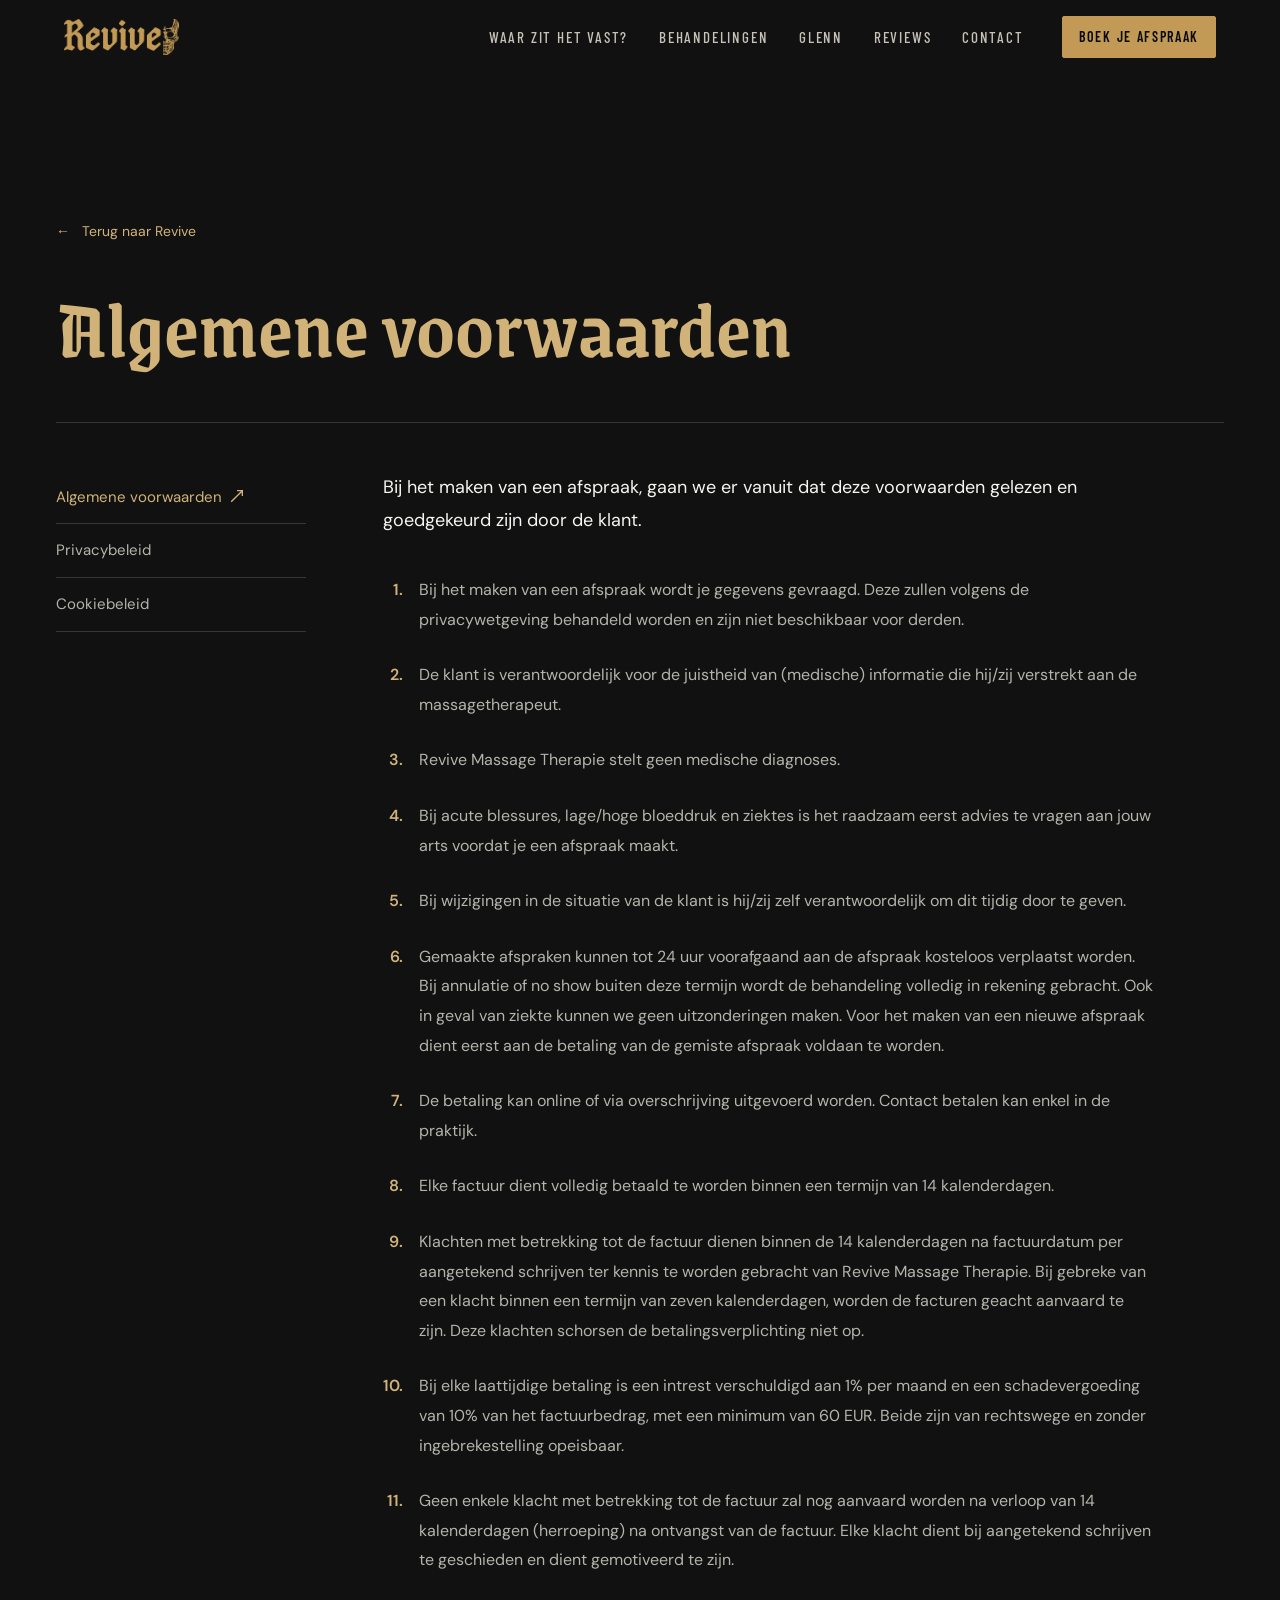
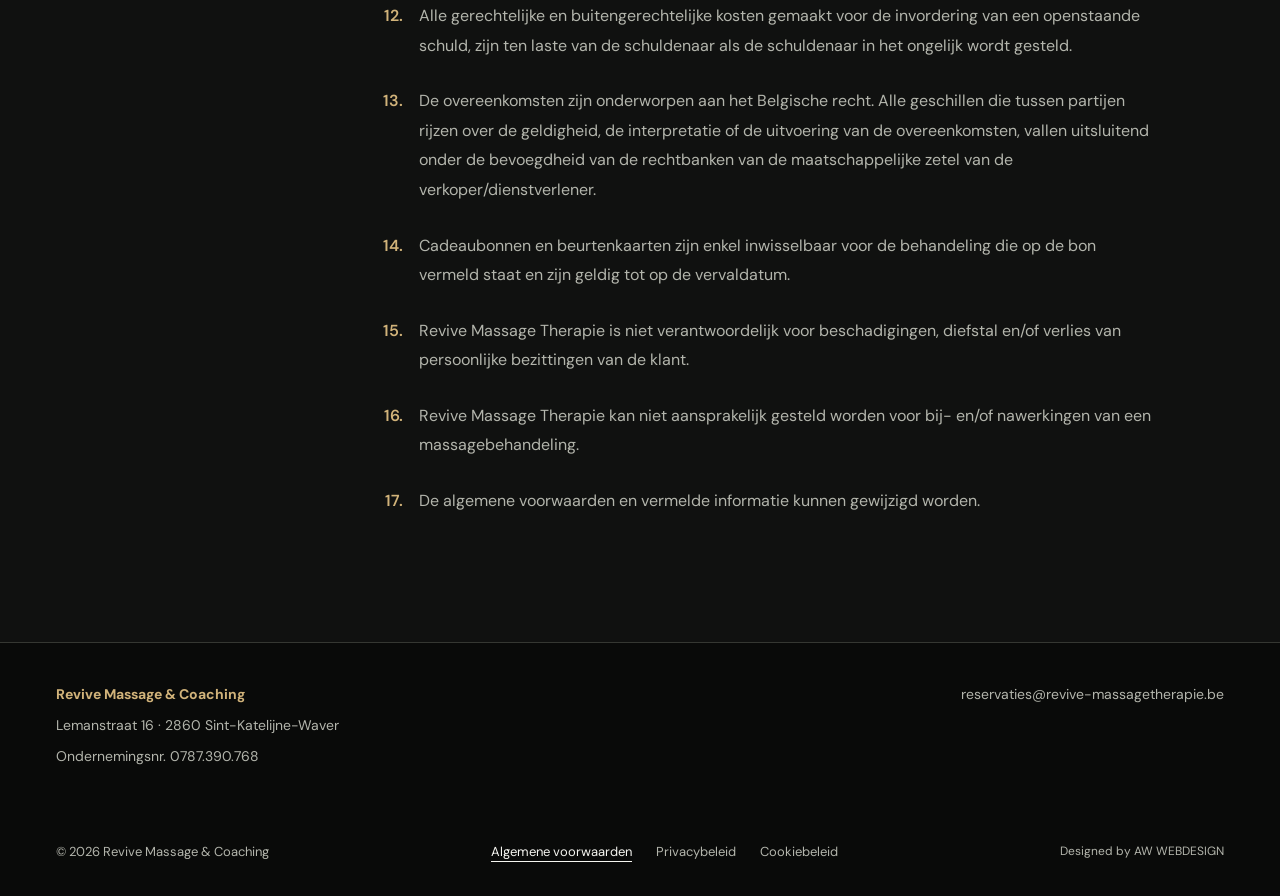
==== commit 4c7a9d02: "git commit -m "Updated index.html, sig.css, and sig.js with new features and bug fixes."" ====
--- a/algemene-voorwaarden/index.html
+++ b/algemene-voorwaarden/index.html
@@ -9,25 +9,26 @@
 <meta property="og:title" content="Algemene voorwaarden · Revive"><meta property="og:description" content="De algemene voorwaarden voor afspraken, behandelingen en betalingen bij Revive Massage Therapie."><meta property="og:url" content="https://www.revive-massagetherapie.be/algemene-voorwaarden/">
 <meta property="og:image" content="https://www.revive-massagetherapie.be/assets/social-preview.jpg"><meta property="og:image:alt" content="Revive Massage &amp; Coaching"><meta name="twitter:card" content="summary_large_image">
 <link rel="icon" href="../assets/favicon.svg" type="image/svg+xml"><link rel="apple-touch-icon" href="../assets/apple-touch-icon.png">
-<link rel="stylesheet" href="../assets/fonts/fonts.css"><link rel="stylesheet" href="../style.css?v=15"><link rel="stylesheet" href="../launch.css?v=13">
+<link rel="stylesheet" href="../assets/fonts/fonts.css"><link rel="stylesheet" href="../style.css?v=15"><link rel="stylesheet" href="../launch.css?v=13"><link rel="stylesheet" href="../nav.css?v=2">
 </head><body class="legal-page"><a class="skip" href="#main">Naar inhoud</a>
-<header class="rv-nav" id="rv-nav"><div class="rv-nav-inner shell">
-  <a class="rv-brand" href="../" aria-label="Revive · naar de homepage"><img src="../assets/header-mark.webp" alt="Revive Massage & Coaching" width="903" height="269"></a>
-  <nav class="rv-links" id="navigation" aria-label="Hoofdnavigatie"><a href="../#behandelingen">Behandelingen</a><a href="../#glenn">Over Glenn</a><a href="../#contact">Contact</a></nav>
-  <a class="rv-pill" href="https://booking.optios.net/21985/activities">Boek je afspraak<span class="ar" aria-hidden="true"><svg viewBox="0 0 24 24" fill="none" stroke="currentColor" stroke-width="1.5" stroke-linecap="round" stroke-linejoin="round"><path d="M4 12h16m-6-6 6 6-6 6"/></svg></span></a>
-  <a class="rv-pill rv-pill-compact" href="https://booking.optios.net/21985/activities">Boek<span class="ar" aria-hidden="true"><svg viewBox="0 0 24 24" fill="none" stroke="currentColor" stroke-width="1.5" stroke-linecap="round" stroke-linejoin="round"><path d="M4 12h16m-6-6 6 6-6 6"/></svg></span></a>
-  <button class="rv-toggle" aria-expanded="false" aria-controls="rv-drawer" aria-label="Menu openen"><span class="bars" aria-hidden="true"><span></span><span></span><span></span></span></button>
-</div></header>
-<nav class="rv-drawer" id="rv-drawer" aria-label="Mobiele navigatie" inert>
-  <a class="d-link" href="../#behandelingen"><span class="i">01</span>Behandelingen</a>
-  <a class="d-link" href="../#glenn"><span class="i">02</span>Over Glenn</a>
-  <a class="d-link" href="../#contact"><span class="i">03</span>Contact</a>
-  <div class="d-foot">
-    <a class="btn" href="https://booking.optios.net/21985/activities">Boek je afspraak<span class="ar" aria-hidden="true"><svg viewBox="0 0 24 24" fill="none" stroke="currentColor" stroke-width="1.5" stroke-linecap="round" stroke-linejoin="round"><path d="M4 12h16m-6-6 6 6-6 6"/></svg></span><i class="tk a"></i><i class="tk b"></i><i class="tk c"></i><i class="tk d"></i></a>
-    <span class="meta">Lemanstraat 16<br>Sint-Katelijne-Waver</span>
+<header class="top" id="top">
+  <a class="top-mark" href="../" aria-label="Revive · naar de homepage"><span class="wm" aria-hidden="true"></span></a>
+  <nav class="top-links" aria-label="Hoofdnavigatie">
+    <a href="../#vast">Waar zit het vast?</a><a href="../#behandelingen">Behandelingen</a><a href="../#glenn">Glenn</a><a href="../#reviews">Reviews</a><a href="../#contact">Contact</a>
+  </nav>
+  <a class="btn btn-sm top-book" href="https://booking.optios.net/21985/activities">Boek<span class="hide-sm">&nbsp;je afspraak</span></a>
+  <button class="top-burger" type="button" aria-expanded="false" aria-controls="menu" aria-label="Menu openen"><i></i><i></i></button>
+</header>
+
+<nav class="menu" id="menu" aria-label="Menu" inert>
+  <div class="menu-links">
+    <a href="../#vast">Waar zit het vast?</a><a href="../#behandelingen">Behandelingen</a><a href="../#glenn">Glenn</a><a href="../#reviews">Reviews</a><a href="../#contact">Contact</a>
+  </div>
+  <div class="menu-foot">
+    <a class="btn" href="https://booking.optios.net/21985/activities">Boek je afspraak</a>
+    <p>Lemanstraat 16<br>2860 Sint-Katelijne-Waver</p>
   </div>
 </nav>
-<noscript><style>.rv-toggle{display:none}</style><nav class="no-js-navigation" aria-label="Paginanavigatie"><a href="../#behandelingen">Behandelingen</a><a href="../#glenn">Over Glenn</a><a href="../#contact">Contact</a></nav></noscript>
 <main id="main" class="legal-main shell" tabindex="-1"><div class="legal-heading"><a class="legal-back" href="../"><span aria-hidden="true">←</span> Terug naar Revive</a><h1>Algemene voorwaarden</h1></div><div class="legal-layout"><nav class="legal-nav" aria-label="Beleidsdocumenten"><a href="../algemene-voorwaarden/" aria-current="page">Algemene voorwaarden</a><a href="../privacybeleid/">Privacybeleid</a><a href="../cookiebeleid/">Cookiebeleid</a></nav><article class="legal-copy" aria-label="Algemene voorwaarden"><p class="legal-lead">Bij het maken van een afspraak, gaan we er vanuit dat deze voorwaarden gelezen en goedgekeurd zijn door de klant.</p>
 <ol class="terms-list">
   <li>Bij het maken van een afspraak wordt je gegevens gevraagd. Deze zullen volgens de privacywetgeving behandeld worden en zijn niet beschikbaar voor derden.</li>
@@ -51,4 +52,4 @@
 </article></div></main><footer class="legal-footer">
 <div class="shell legal-contact"><div><p><strong>Revive Massage &amp; Coaching</strong></p><p>Lemanstraat 16 · 2860 Sint-Katelijne-Waver</p><p>Ondernemingsnr. 0787.390.768</p></div><p><a href="mailto:reservaties@revive-massagetherapie.be">reservaties@revive-massagetherapie.be</a></p></div>
 <div class="footer-legal"><div class="shell"><span>© <span data-year>2026</span> Revive Massage &amp; Coaching</span><nav class="legal-links" aria-label="Juridische informatie"><a href="../algemene-voorwaarden/" aria-current="page">Algemene voorwaarden</a><a href="../privacybeleid/">Privacybeleid</a><a href="../cookiebeleid/">Cookiebeleid</a></nav><a class="design-credit" href="https://awwebdesign.be/" target="_blank" rel="noopener noreferrer">Designed by AW WEBDESIGN</a></div></div></footer>
-<script src="../assets/vendor/lenis.min.js" defer></script><script src="../style.js?v=18" defer></script></body></html>
+<script src="../assets/vendor/lenis.min.js" defer></script><script src="../nav.js?v=1" defer></script><script src="../style.js?v=20" defer></script></body></html>
--- a/nav.css
+++ b/nav.css
@@ -0,0 +1,65 @@
+/* Revive · shared navbar + menu (homepage and legal pages).
+   Self-contained and scoped to .top/.menu, so it sits safely next to the legal pages' older style.css. */
+.top,.menu{
+  --ink:#0c0b0a;--line:rgba(239,233,221,.13);--brass:#c29a55;--leaf:#e3c88f;--bone:#efe9dd;--smoke:#a29d92;
+  --goth:'Grenze Gotisch',Georgia,serif;--cond:'Barlow Condensed','Arial Narrow',sans-serif;--sans:'DM Sans',Arial,sans-serif;
+  --gut:clamp(20px,5vw,72px);--ease:cubic-bezier(.22,1,.36,1);
+  box-sizing:border-box;
+}
+.top *,.menu *{box-sizing:border-box}
+.top a,.menu a{color:inherit;text-decoration:none}
+.top button{font:inherit;color:inherit;background:none;border:0;padding:0;margin:0;cursor:pointer}
+
+/* header: solid once you scroll, slides away going down, slides back going up */
+.top{position:fixed;inset:0 0 auto;z-index:40;display:flex;align-items:center;gap:clamp(16px,3vw,44px);padding:16px var(--gut);margin:0;
+  transition:background .4s,backdrop-filter .4s,padding .4s,transform .55s var(--ease),box-shadow .4s}
+.top.solid{background:rgba(12,11,10,.84);-webkit-backdrop-filter:blur(10px);backdrop-filter:blur(10px);padding-block:10px;box-shadow:0 1px 0 var(--line)}
+.top.away{transform:translateY(calc(-100% - 2px));transition:background .4s,backdrop-filter .4s,padding .4s,transform .4s cubic-bezier(.55,0,.75,.35),box-shadow .4s}
+.top:focus-within{transform:none}
+.top-mark{display:block;width:clamp(96px,9vw,128px)}
+.top .wm{display:block;width:100%;aspect-ratio:2162/674;background:var(--brass);
+  -webkit-mask:url(./assets/revive-mask.webp) center/contain no-repeat;mask:url(./assets/revive-mask.webp) center/contain no-repeat}
+.top-links{display:flex;gap:clamp(18px,2.4vw,34px);margin-left:auto;font:500 15px/1 var(--cond);letter-spacing:.12em;text-transform:uppercase}
+.top-links a{position:relative;padding:8px 0;color:rgba(239,233,221,.82);transition:color .2s}
+.top-links a::after{content:'';position:absolute;left:0;right:0;bottom:2px;height:1px;background:var(--brass);transform:scaleX(0);transform-origin:right;transition:transform .35s var(--ease)}
+.top-links a:hover{color:var(--bone)}
+.top-links a:hover::after{transform:scaleX(1);transform-origin:left}
+.top-burger{display:none;width:44px;height:44px;position:relative}
+.top-burger i{position:absolute;left:10px;right:10px;height:1.5px;background:var(--bone);transition:transform .35s var(--ease)}
+.top-burger i:first-child{top:17px}.top-burger i:last-child{top:25px}
+.menu-open .top-burger i:first-child{transform:translateY(4px) rotate(45deg)}
+.menu-open .top-burger i:last-child{transform:translateY(-4px) rotate(-45deg)}
+.menu-open .top{transform:none}
+
+/* buttons inside the navbar and menu */
+.top .btn,.menu .btn{position:relative;isolation:isolate;overflow:hidden;display:inline-flex;align-items:center;gap:14px;min-height:54px;padding:0 24px;margin:0;
+  background:var(--brass);color:var(--ink);border:1px solid var(--brass);border-radius:2px;box-shadow:none;
+  font:600 15px/1 var(--cond);letter-spacing:.12em;text-transform:uppercase;white-space:nowrap;transition:transform .16s var(--ease)}
+.top .btn::before,.menu .btn::before{content:'';position:absolute;inset:0;z-index:-1;background:var(--bone);transform:scaleX(0);transform-origin:left;transition:transform .45s var(--ease)}
+.top .btn:hover::before,.top .btn:active::before,.menu .btn:hover::before,.menu .btn:active::before{transform:scaleX(1)}
+.top .btn:active,.menu .btn:active{transform:scale(.97)}
+.menu .btn::after{content:'→';font:400 18px/1 var(--sans);letter-spacing:0;transition:transform .3s var(--ease)}
+.menu .btn:hover::after{transform:translateX(4px)}
+.top .btn-sm{min-height:42px;padding:0 16px;font-size:14px;gap:0}
+
+/* full-screen menu (phones and tablets) */
+.menu{position:fixed;inset:0;z-index:35;margin:0;background:var(--ink);display:flex;flex-direction:column;justify-content:space-between;padding:110px var(--gut) 32px;opacity:0;visibility:hidden;transition:opacity .35s,visibility .35s}
+.menu-open .menu{opacity:1;visibility:visible}
+.menu-links{display:flex;flex-direction:column;gap:2px}
+.menu-links a{font:700 clamp(40px,11vw,84px)/1.05 var(--goth);color:var(--bone);transform:translateY(16px);opacity:0;transition:transform .5s var(--ease),opacity .5s,color .2s}
+.menu-open .menu-links a{transform:none;opacity:1}
+.menu-links a:nth-child(2){transition-delay:.04s}.menu-links a:nth-child(3){transition-delay:.08s}.menu-links a:nth-child(4){transition-delay:.12s}.menu-links a:nth-child(5){transition-delay:.16s}
+.menu-links a:hover{color:var(--brass)}
+.menu-foot{display:flex;flex-wrap:wrap;gap:20px;align-items:center;justify-content:space-between;color:var(--smoke);font:400 15px/1.6 var(--sans)}
+.menu-foot p{margin:0}
+.menu-foot .btn{flex:1 1 100%;justify-content:space-between}
+.menu-open,.menu-open body{overflow:hidden}
+
+@media (max-width:1080px){
+  .top-links{display:none}
+  .top-burger{display:block}
+  .top .top-book{margin-left:auto}
+}
+@media (max-width:640px){
+  .top .hide-sm{display:none}
+}
